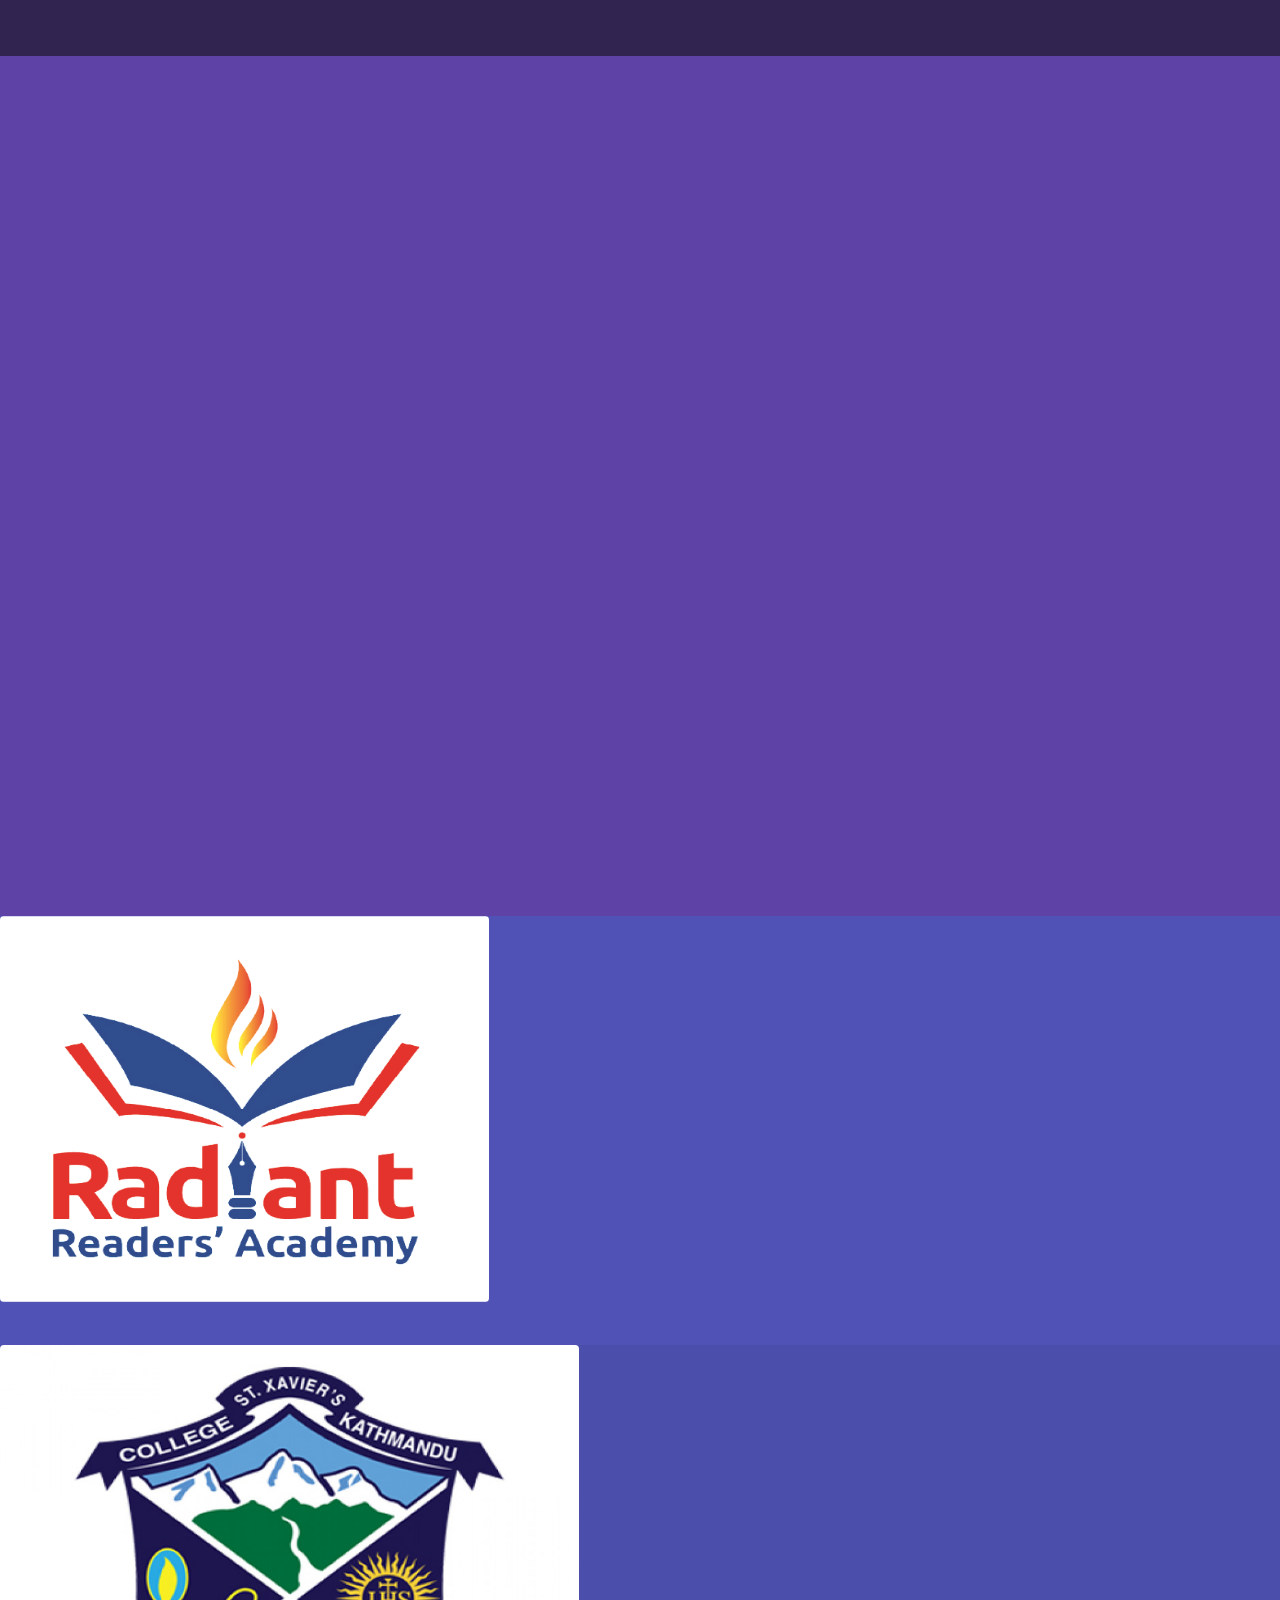
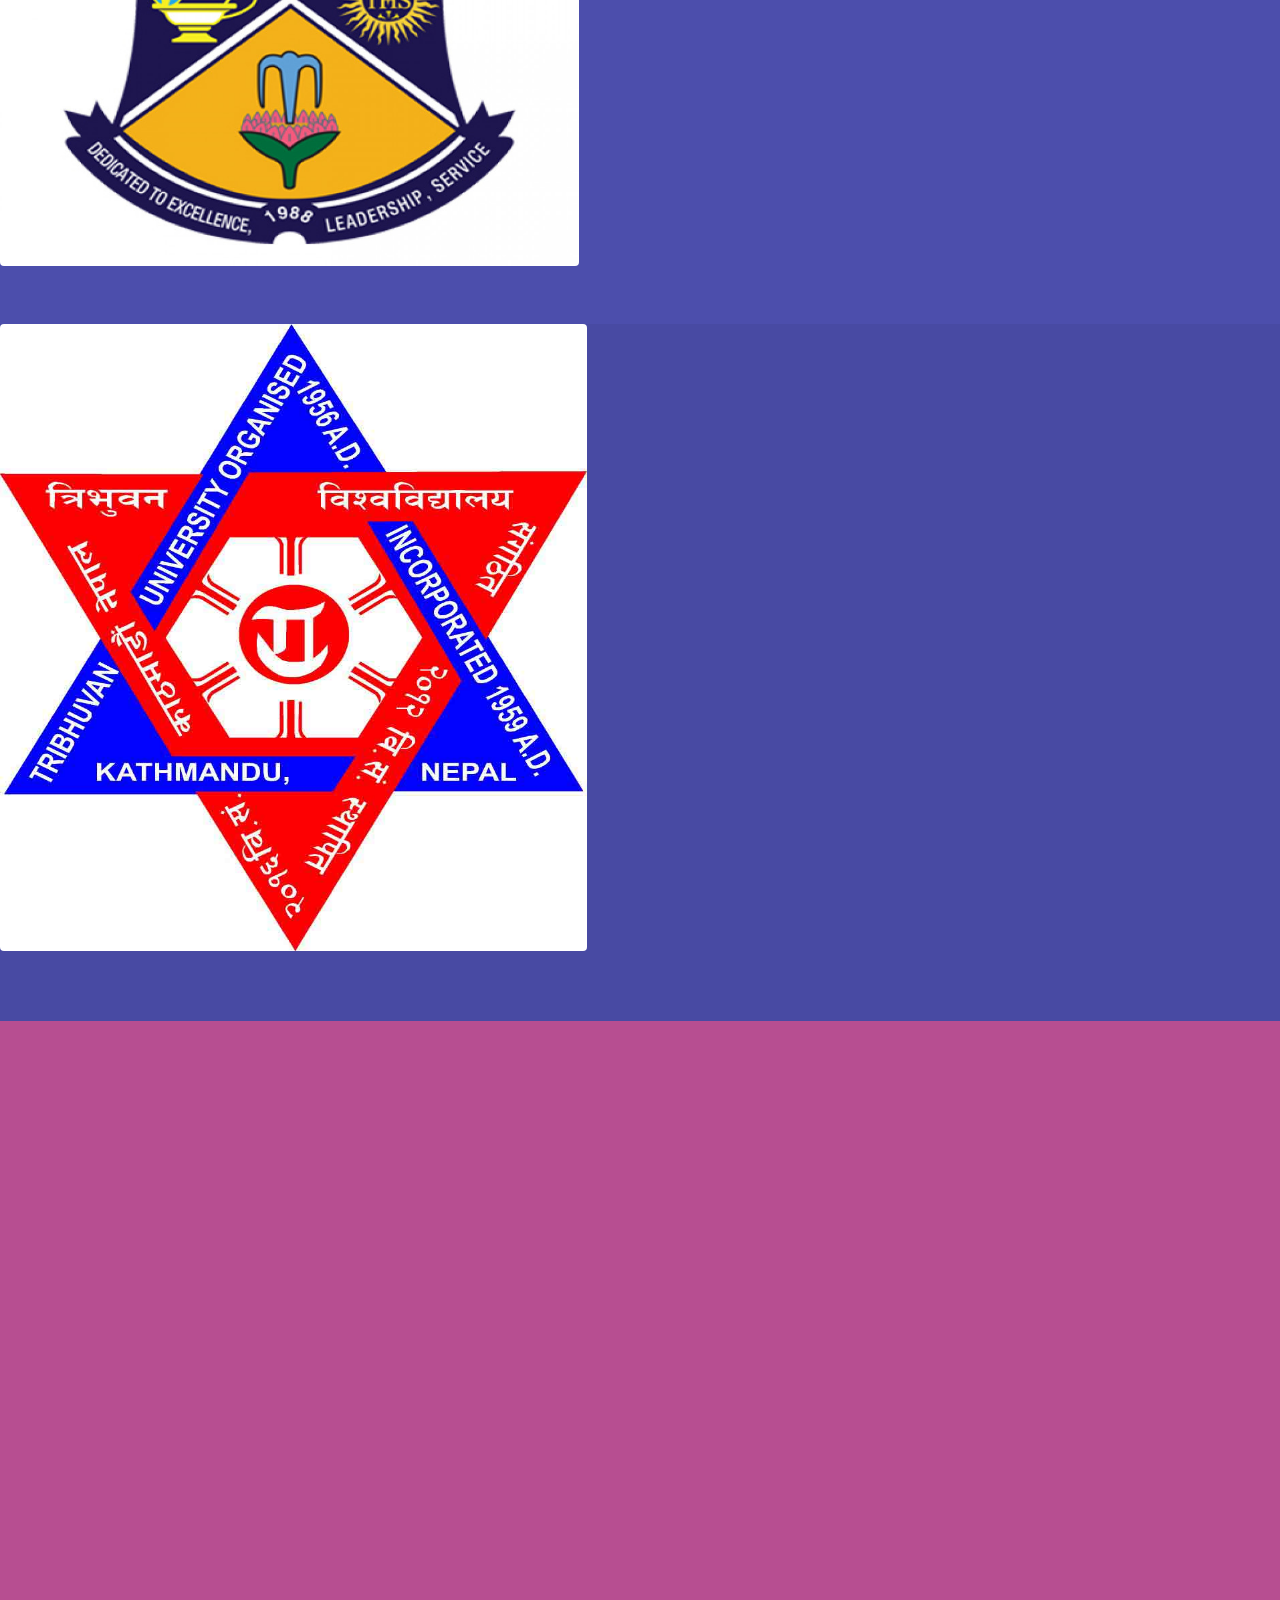
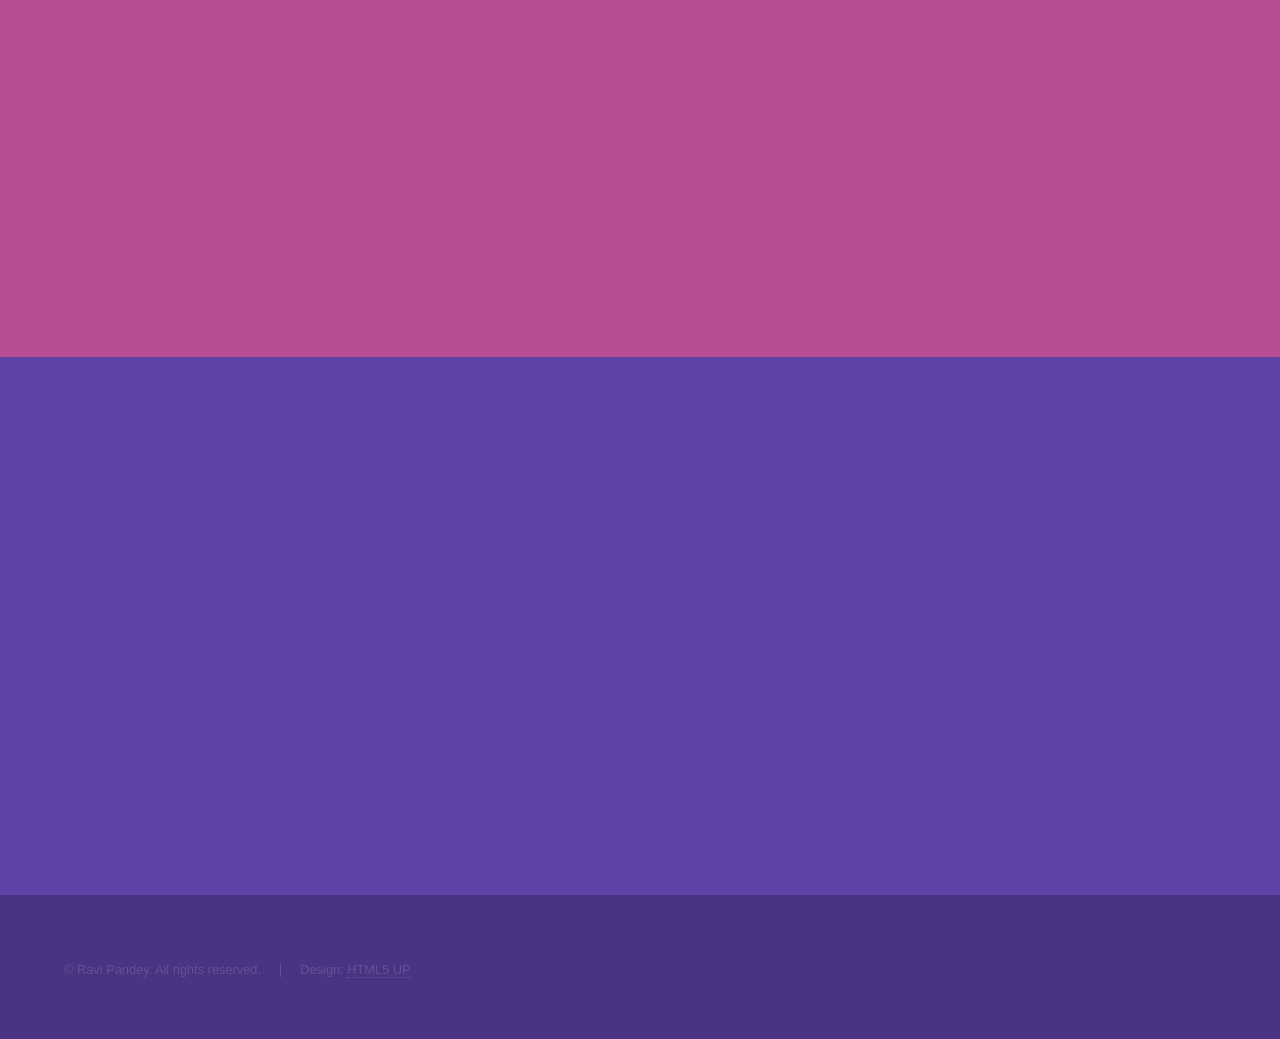
==== index.html @ f2b8a1b3 "Minor error corrected." ====
<!DOCTYPE HTML>
<!--
	Hyperspace by HTML5 UP
	html5up.net | @ajlkn
	Free for personal and commercial use under the CCA 3.0 license (html5up.net/license)
-->
<html>
	<head>
		<title>Ravi Pandey - Portfolio</title>
		<meta charset="utf-8" />
		<meta name="viewport" content="width=device-width, initial-scale=1, user-scalable=no" />
		<link rel="stylesheet" href="assets/css/main.css" />
		<noscript><link rel="stylesheet" href="assets/css/noscript.css" /></noscript>
	</head>
	<body class="is-preload">

		<!-- Sidebar -->
			<section id="sidebar">
				<div class="inner">
					<nav>
						<ul>
							<li><a href="#intro">Welcome</a></li>
							<li><a href="#one">My Education</a></li>
							<li><a href="#two">My Projects</a></li>
							<li><a href="#three">Let's Connect</a></li>
						</ul>
					</nav>
				</div>
			</section>

		<!-- Wrapper -->
			<div id="wrapper">

				<!-- Intro -->
					<section id="intro" class="wrapper style1 fullscreen fade-up">
						<div class="inner">
							<h1>Ravi Pandey</h1>
							<!-- <p>Just another fine responsive site template designed by <a href="http://html5up.net">HTML5 UP</a><br />
							and released for free under the <a href="http://html5up.net/license">Creative Commons</a>.</p> -->
							<p>Welcome abode! Let me introduce myself.</a>.</p>
							<a href="#" class="imageProfile"><img src="images/profile.jpg" alt="" data-position="top center" /></a>
							<ul class="actions">
								<li><a href="#one" class="button scrolly">Learn more</a></li>
							</ul>
						</div>
					</section>

				<!-- One -->
					<section id="one" class="wrapper style2 spotlights">
						<section>
							<a href="#" class="imageEducation"><img src="images/radiant.png" alt="" data-position="center center" /></a>
							<div class="content">
								
								<div class="inner">
									<p>
										<a href="https://radiant.edu.np/" target="_blank" rel="noopener noreferrer"><h2>Radiant Readers' Academy</h2></a>
										<h4>Sanepa-2, Lalitpur, Nepal</h4>
									</p>
									
									<ul class="eduInfo">
										<li><h3>School Leaving Certificate (S.L.C.)</h3></li>
										<li><h3>2016 A.D.</h3></li>
										<li><h3>GPA 3.85</h3></li>
										<!-- <li><a href="generic.html" class="button">Learn more</a></li> -->
									</ul>
								</div>
							</div>
						</section>
					
						<section>
							<a href="#" class="imageEducation"><img src="images/sxc.jpg" alt="" data-position="center center" /></a>
							<div class="content">
						
								<div class="inner">
									<p>
									<a href="https://sxc.edu.np/" target="_blank" rel="noopener noreferrer"><h2>St. Xavier's College</h2></a>
									<h4>Maitighar, Kathmandu, Nepal</h4>
									</p>
						
									<ul class="eduInfo">
										<li>
											<h3>Science (Physics)- High School</h3>
										</li>
										<li>
											<h3>2016 - 2018 A.D.</h3>
										</li>
										<li>
											<h3>CGPA 3.69</h3>
										</li>
										<!-- <li><a href="generic.html" class="button">Learn more</a></li> -->
									</ul>
								</div>
							</div>
						</section>

						<section>
							<a href="#" class="imageEducation"><img src="images/tu.jpg" alt="" data-position="center center" /></a>
							<div class="content">
						
								<div class="inner">
									<p>
									<a href="https://pcampus.edu.np/" target="_blank" rel="noopener noreferrer"><h2>Pulchowk Engineering Campus, I.O.E.</h2></a>
									<h4>Pulchowk, Lalitpur, Nepal</h4>
									</p>
						
									<ul class="eduInfo">
										<li>
											<h3>Computer Engineering, Bachelor</h3>
										</li>
										<li>
											<h3>2018 A.D. to Present</h3>
										</li>
										<li>
											<h3>Predicted Score: Distinction</h3>
										</li>
										<!-- <li><a href="generic.html" class="button">Learn more</a></li> -->
									</ul>
								</div>
							</div>
						</section>
						<!-- <section>
							<a href="#" class="image"><img src="images/pic02.jpg" alt="" data-position="top center" /></a>
							<div class="content">
								<div class="inner">
									<h2>Feugiat consequat</h2>
									<p>Phasellus convallis elit id ullamcorper pulvinar. Duis aliquam turpis mauris, eu ultricies erat malesuada quis. Aliquam dapibus.</p>
									<ul class="actions">
										<li><a href="generic.html" class="button">Learn more</a></li>
									</ul>
								</div>
							</div>
						</section>
					-->

				<!-- Two -->
					<section id="two" class="wrapper style3 fade-up">
						<div class="inner">
							<h2>My Projects</h2>
							<p>These are some of the projects I've done or contributed to whilist learning about the different techgnologies and frameworks invloved in the projects' development.</p>
							<div class="features">
								<section>
									<span class="icon solid major fa-desktop"></span>
									<a href="https://github.com/ravip5921/SmartAttendanceSystem" target="_blank" rel="noopener noreferrer"><h3>Smart Attendance System</h3></a>
									<p class="projectInfo">A digitalized approach to the attendance system developed using face recognition(face_recognition python library), MySQL for database and kivyMD for application design.This was developed, by my team, as a Minor project for my Computer Engineering course.</p>
								</section>
								<section>
									<span class="icon solid major fa-database"></span>
									<a href="https://github.com/ravip5921/HEAD" target="_blank" rel="noopener noreferrer"><h3>HEAD</h3></a>
									<p class="projectInfo">Higher Education Application Database (HEAD) manages a database for all the students of I.O.E applying abroad for higher education (Master's Level and above)
									through a simple and light-weight web interface.</p>
								</section>
								<section>
									<span class="icon solid major fa-cubes"></span>
									<a href="https://github.com/ravip5921/3D-S" target="_blank" rel="noopener noreferrer"><h3>3D-S: Simple 3D Modelling</h3></a>
									<p class="projectInfo">A simple 3D Modelling Application designed using <a href="https://www.pygame.org/" >pygame</a> library of Python and various computer graphics algorihms</p>
								</section>
								<section>
									<span class="icon solid major fa-code"></span>
									<a href="https://github.com/ravip5921/meroLedger" target="_blank" rel="noopener noreferrer"><h3>Mero Ledger</h3></a>
									<p class="projectInfo">A personal finance managing online application which tracks and recommends financial decisions to user.</p>
								</section>
								<section>
									<span class="icon solid major fa-folder"></span>
									<a href="https://github.com/ravip5921/TheScholar" target="_blank" rel="noopener noreferrer"><h3>The Scholar</h3></a>
									<p class="projectInfo">A personal fiie management system developed using GLUT and C++.</p>
								</section>
								<section>
									<span class="icon solid major fa-gamepad"></span>
									<a href="https://github.com/ravip5921/GalaCtic_Shooter" target="_blank" rel="noopener noreferrer"><h3>GalaCtic Shooter</h3></a>
									<p class="projectInfo">A retro-styled game developed using C, in the output console.</p>
								</section>
							</div>
							<!-- <ul class="actions">
								<li><a href="generic.html" class="button">More Projects</a></li>
							</ul> -->
						</div>
					</section>

				<!-- Three -->
					<section id="three" class="wrapper style1 fade-up">
						<div class="inner">
							<h2>Get in touch</h2>
							<p>Feel free to contact me on any of the platforms listed below. It is always nice to know new people and equally nice to hear from people I already know.</p>
							<div class="split style1">
								<!-- <section>
									<form method="post" action="#">
										<div class="fields">
											<div class="field half">
												<label for="name">Name</label>
												<input type="text" name="name" id="name" />
											</div>
											<div class="field half">
												<label for="email">Email</label>
												<input type="text" name="email" id="email" />
											</div>
											<div class="field">
												<label for="message">Message</label>
												<textarea name="message" id="message" rows="5"></textarea>
											</div>
										</div>
										<ul class="actions">
											<li><a href="" class="button submit">Send Message</a></li>
										</ul>
									</form>
								</section> -->
								<section>
									<ul class="contact">
										<li>
											<h3>Address</h3>
											<span>Kupandole-1, Lalitpur<br />
											44600, Lalitpur<br />
											Nepal</span>
										</li>
										<li>
											<h3>Email</h3>
											<a href="#">marsstrikers@gmail.com</a>
										</li>
										<!-- <li>
											<h3>Phone</h3>
											<span>(000) 000-0000</span>
										</li> -->
										<li>
											<h3>Social</h3>
											<ul class="icons">
												<!-- <li><a href="#" class="icon brands fa-twitter"><span class="label">Twitter</span></a></li> -->
												<li><a href="http://www.linkedin.com/in/ravip5921" target="_blank" rel="noopener noreferrer" class="icon brands fa-linkedin-in"><span class="label">LinkedIn</span></a></li>
												<li><a href="https://www.facebook.com/bhardwajj.ravi/" target="_blank" rel="noopener noreferrer" class="icon brands fa-facebook-f"><span class="label">Facebook</span></a></li>
												<li><a href="https://github.com/ravip5921" target="_blank" rel="noopener noreferrer" class="icon brands fa-github"><span class="label">GitHub</span></a></li>
												<li><a href="https://www.instagram.com/_pandeyyji/" target="_blank" rel="noopener noreferrer" class="icon brands fa-instagram"><span class="label">Instagram</span></a></li>
								
											</ul>
										</li>
									</ul>
								</section>
							</div>
						</div>
					</section>

			</div>

		<!-- Footer -->
			<footer id="footer" class="wrapper style1-alt">
				<div class="inner">
					<ul class="menu">
						<li>&copy; Ravi Pandey. All rights reserved.</li><li>Design: <a href="http://html5up.net">HTML5 UP</a></li>
					</ul>
				</div>
			</footer>

		<!-- Scripts -->
			<script src="assets/js/jquery.min.js"></script>
			<script src="assets/js/jquery.scrollex.min.js"></script>
			<script src="assets/js/jquery.scrolly.min.js"></script>
			<script src="assets/js/browser.min.js"></script>
			<script src="assets/js/breakpoints.min.js"></script>
			<script src="assets/js/util.js"></script>
			<script src="assets/js/main.js"></script>

	</body>
</html>
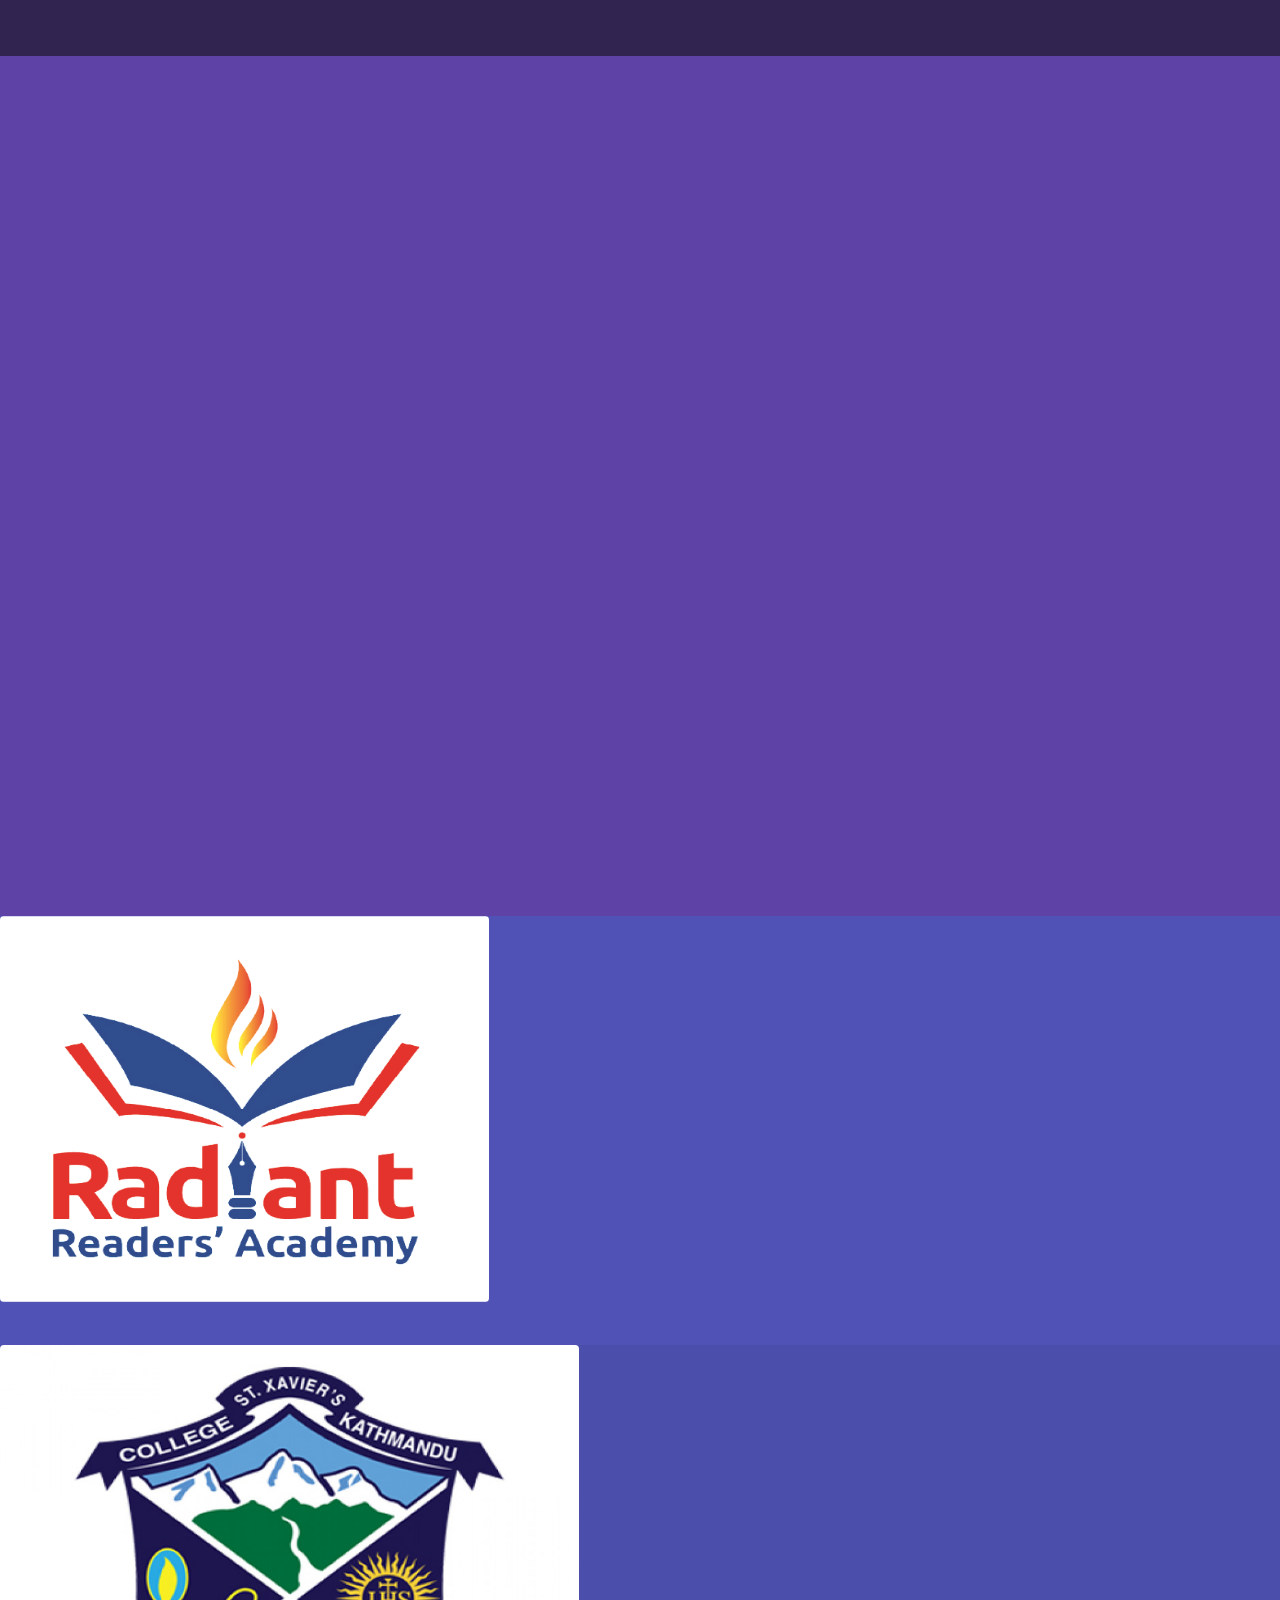
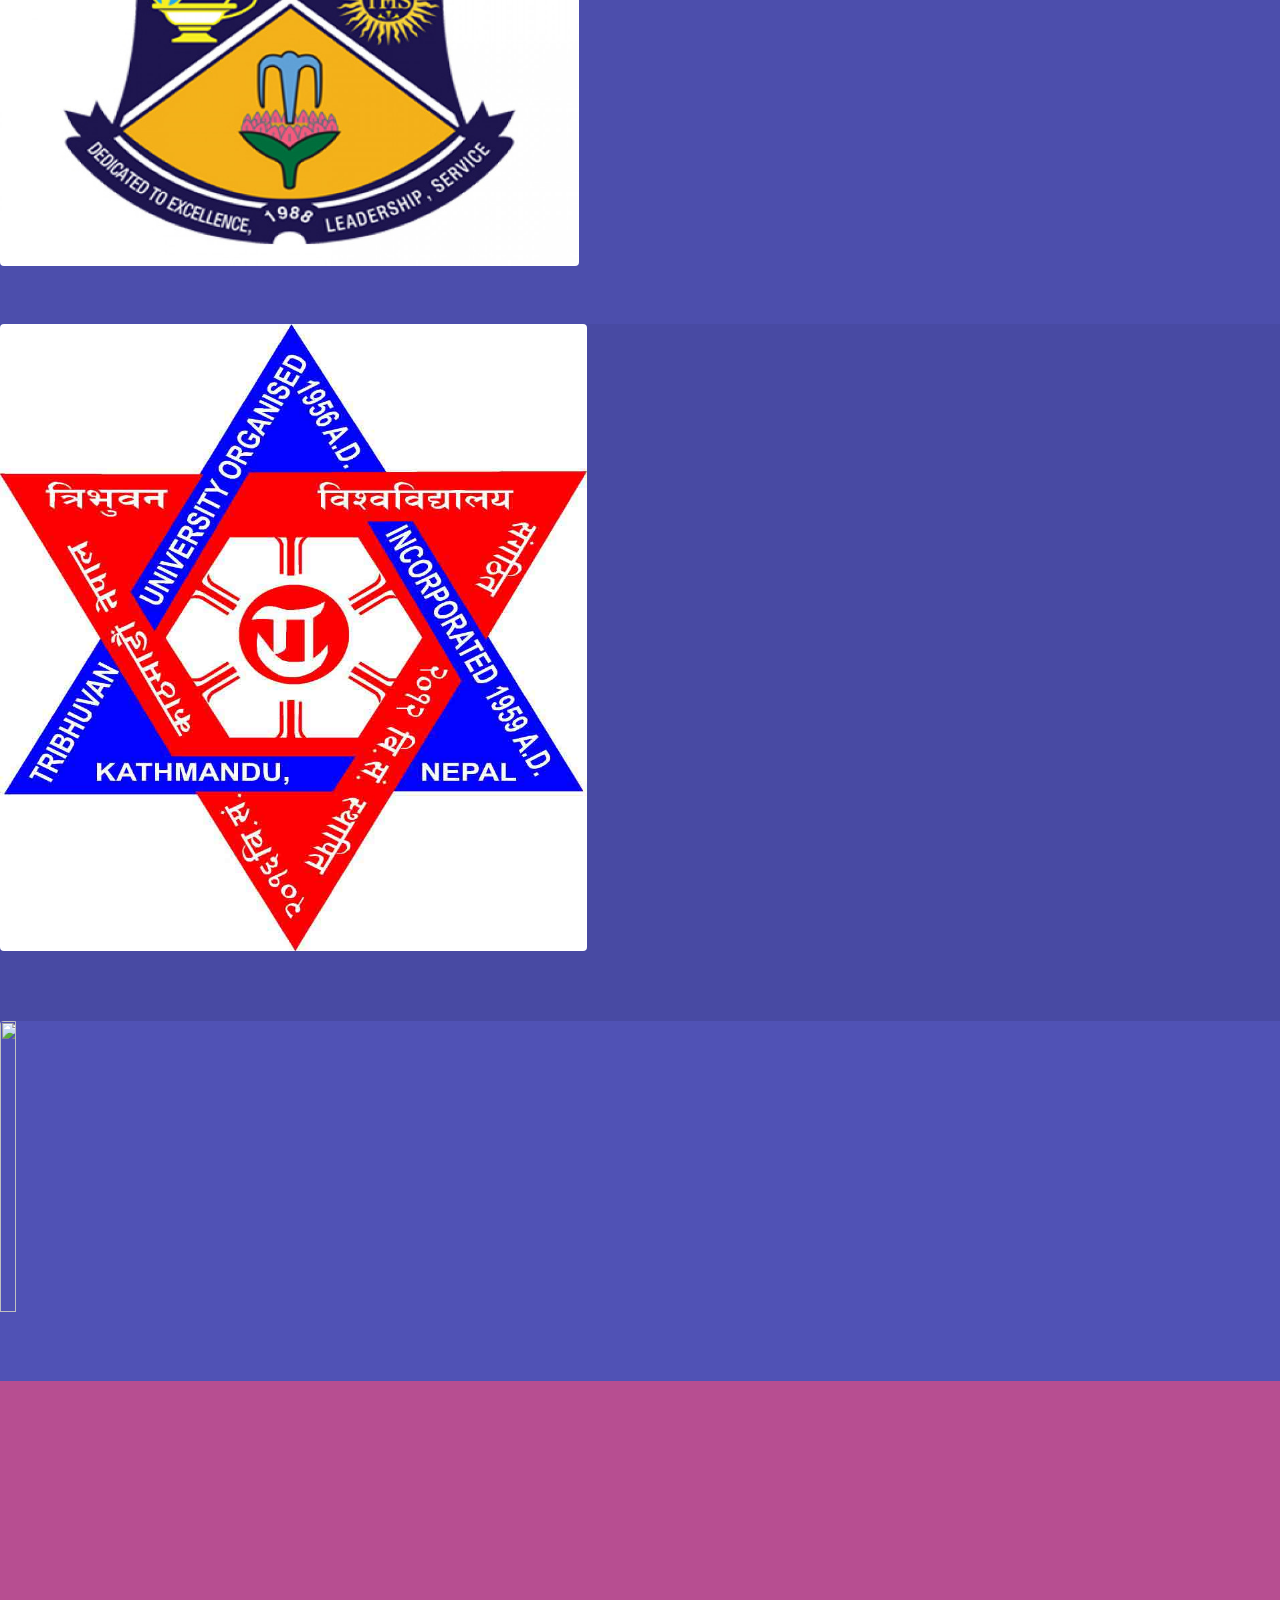
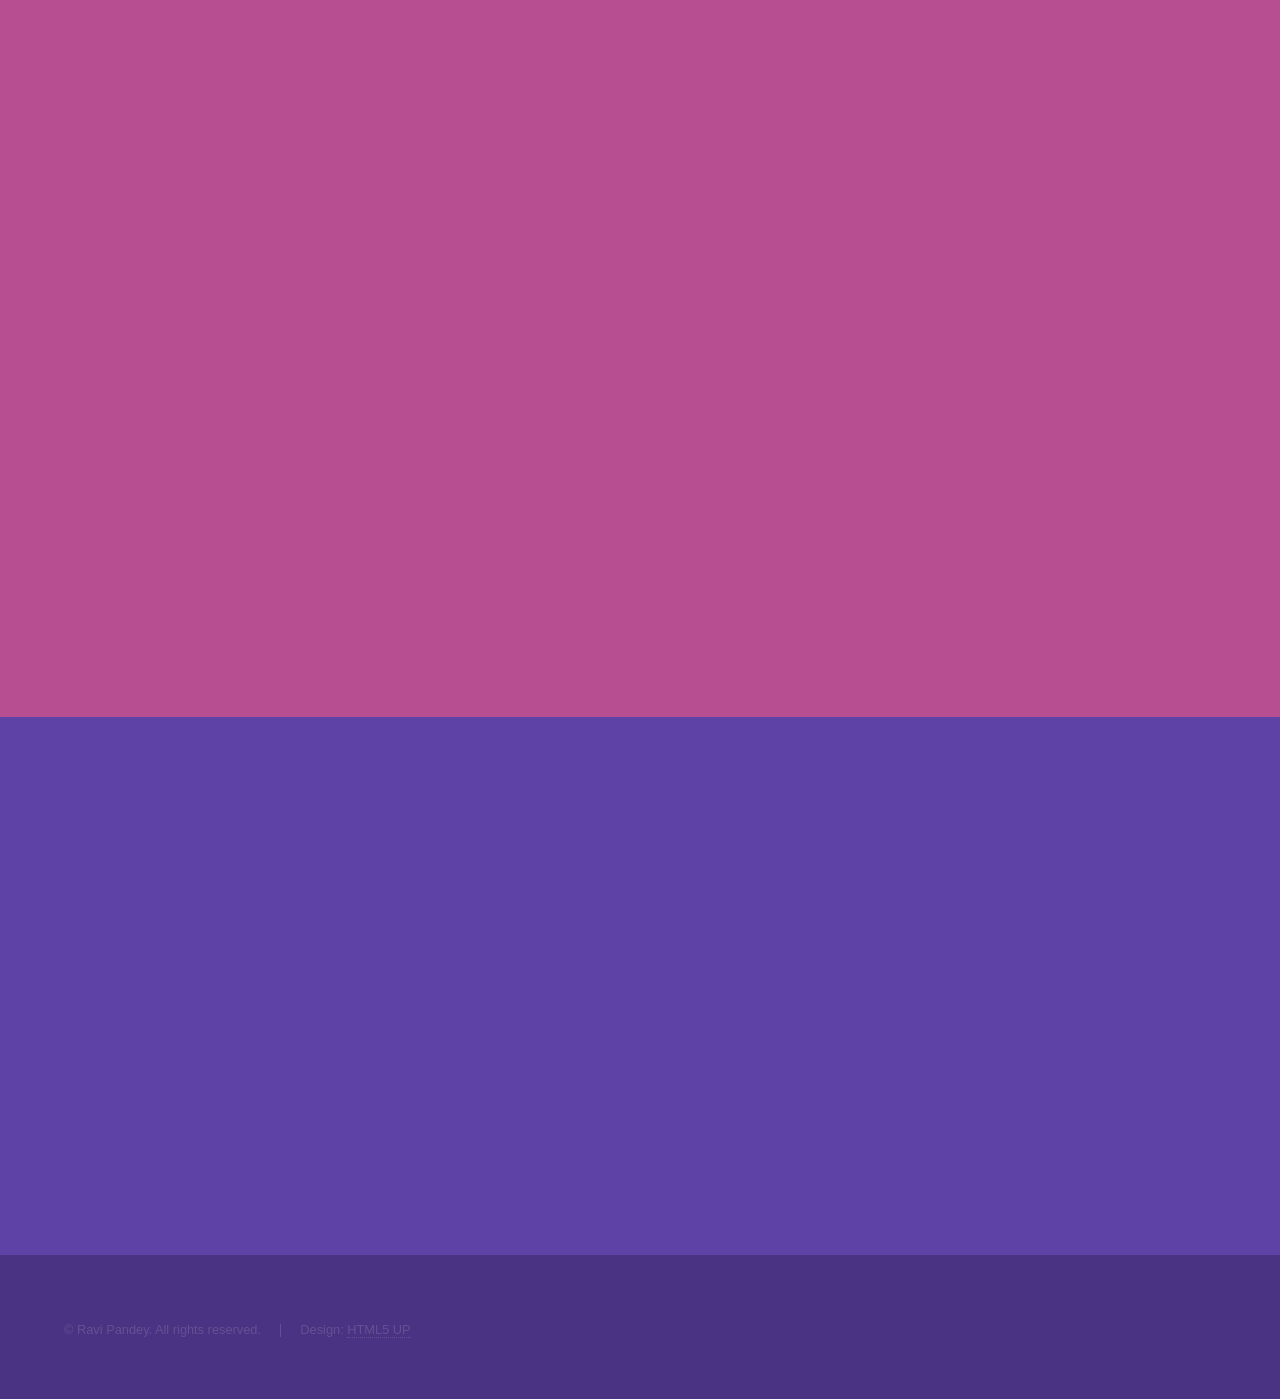
==== commit 93dc034f: "Refactor index.html structure and content" ====
--- a/index.html
+++ b/index.html
@@ -85,7 +85,7 @@
 											<h3>2016 - 2018 A.D.</h3>
 										</li>
 										<li>
-											<h3>CGPA 3.69</h3>
+											<h3>CGPA: 3.69</h3>
 										</li>
 										<!-- <li><a href="generic.html" class="button">Learn more</a></li> -->
 									</ul>
@@ -108,10 +108,36 @@
 											<h3>Computer Engineering, Bachelor</h3>
 										</li>
 										<li>
-											<h3>2018 A.D. to Present</h3>
-										</li>
-										<li>
-											<h3>Predicted Score: Distinction</h3>
+											<h3>2018 - 2023 A.D.</h3>
+										</li>
+										<li>
+											<h3>GPA: 3.72</h3>
+										</li>
+										<!-- <li><a href="generic.html" class="button">Learn more</a></li> -->
+									</ul>
+								</div>
+							</div>
+						</section>
+
+						<section>
+							<a href="#" class="imageEducation"><img src="images/uno.jpg" alt="" data-position="center center" /></a>
+							<div class="content">
+						
+								<div class="inner">
+									<p>
+									<a href="https://www.unomaha.edu/" target="_blank" rel="noopener noreferrer"><h2>University of Nebraska at Omaha</h2></a>
+									<h4>Omaha, Nebraska, U.S.A.</h4>
+									</p>
+						
+									<ul class="eduInfo">
+										<li>
+											<h3>M.S., Computer Science</h3>
+										</li>
+										<li>
+											<h3>2025 A.D. - Present</h3>
+										</li>
+										<li>
+											<h3>CGPA: 4.00</h3>
 										</li>
 										<!-- <li><a href="generic.html" class="button">Learn more</a></li> -->
 									</ul>
@@ -257,4 +283,5 @@
 			<script src="assets/js/main.js"></script>
 
 	</body>
-</html>+
+</html>
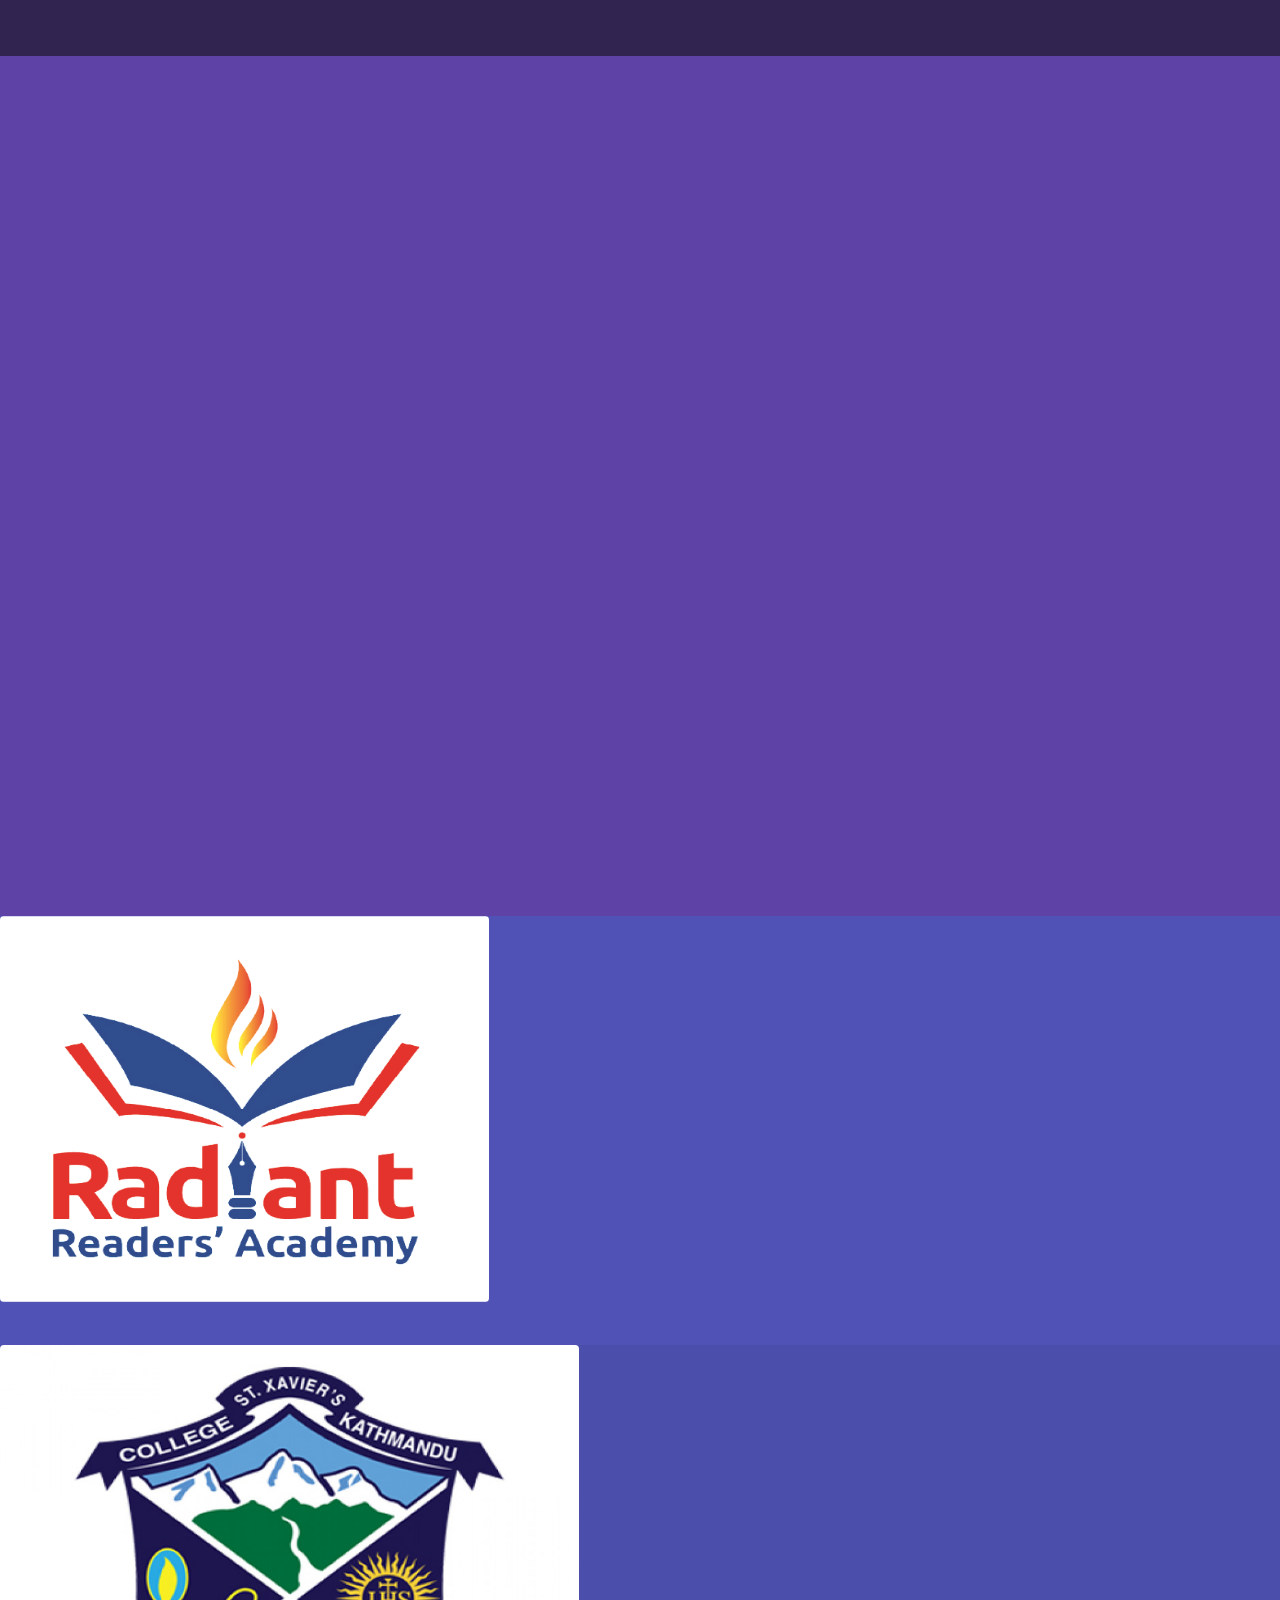
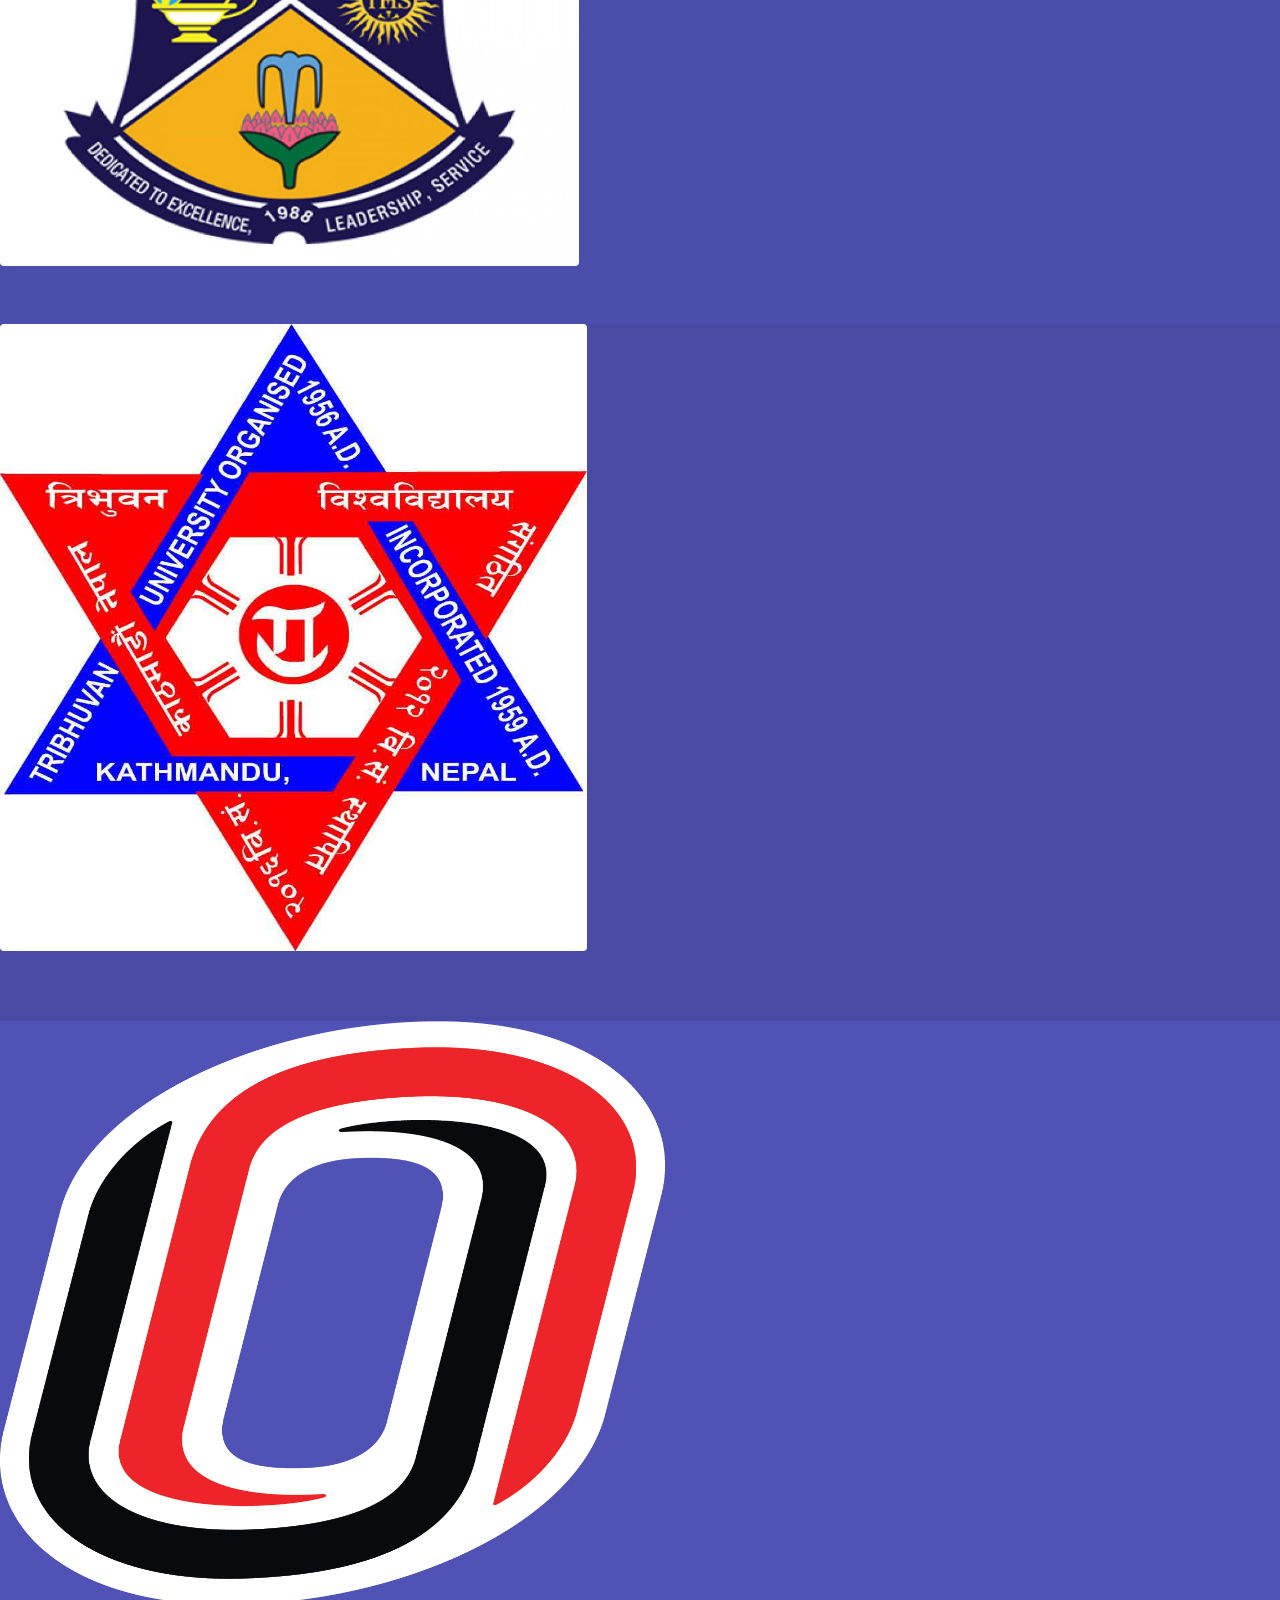
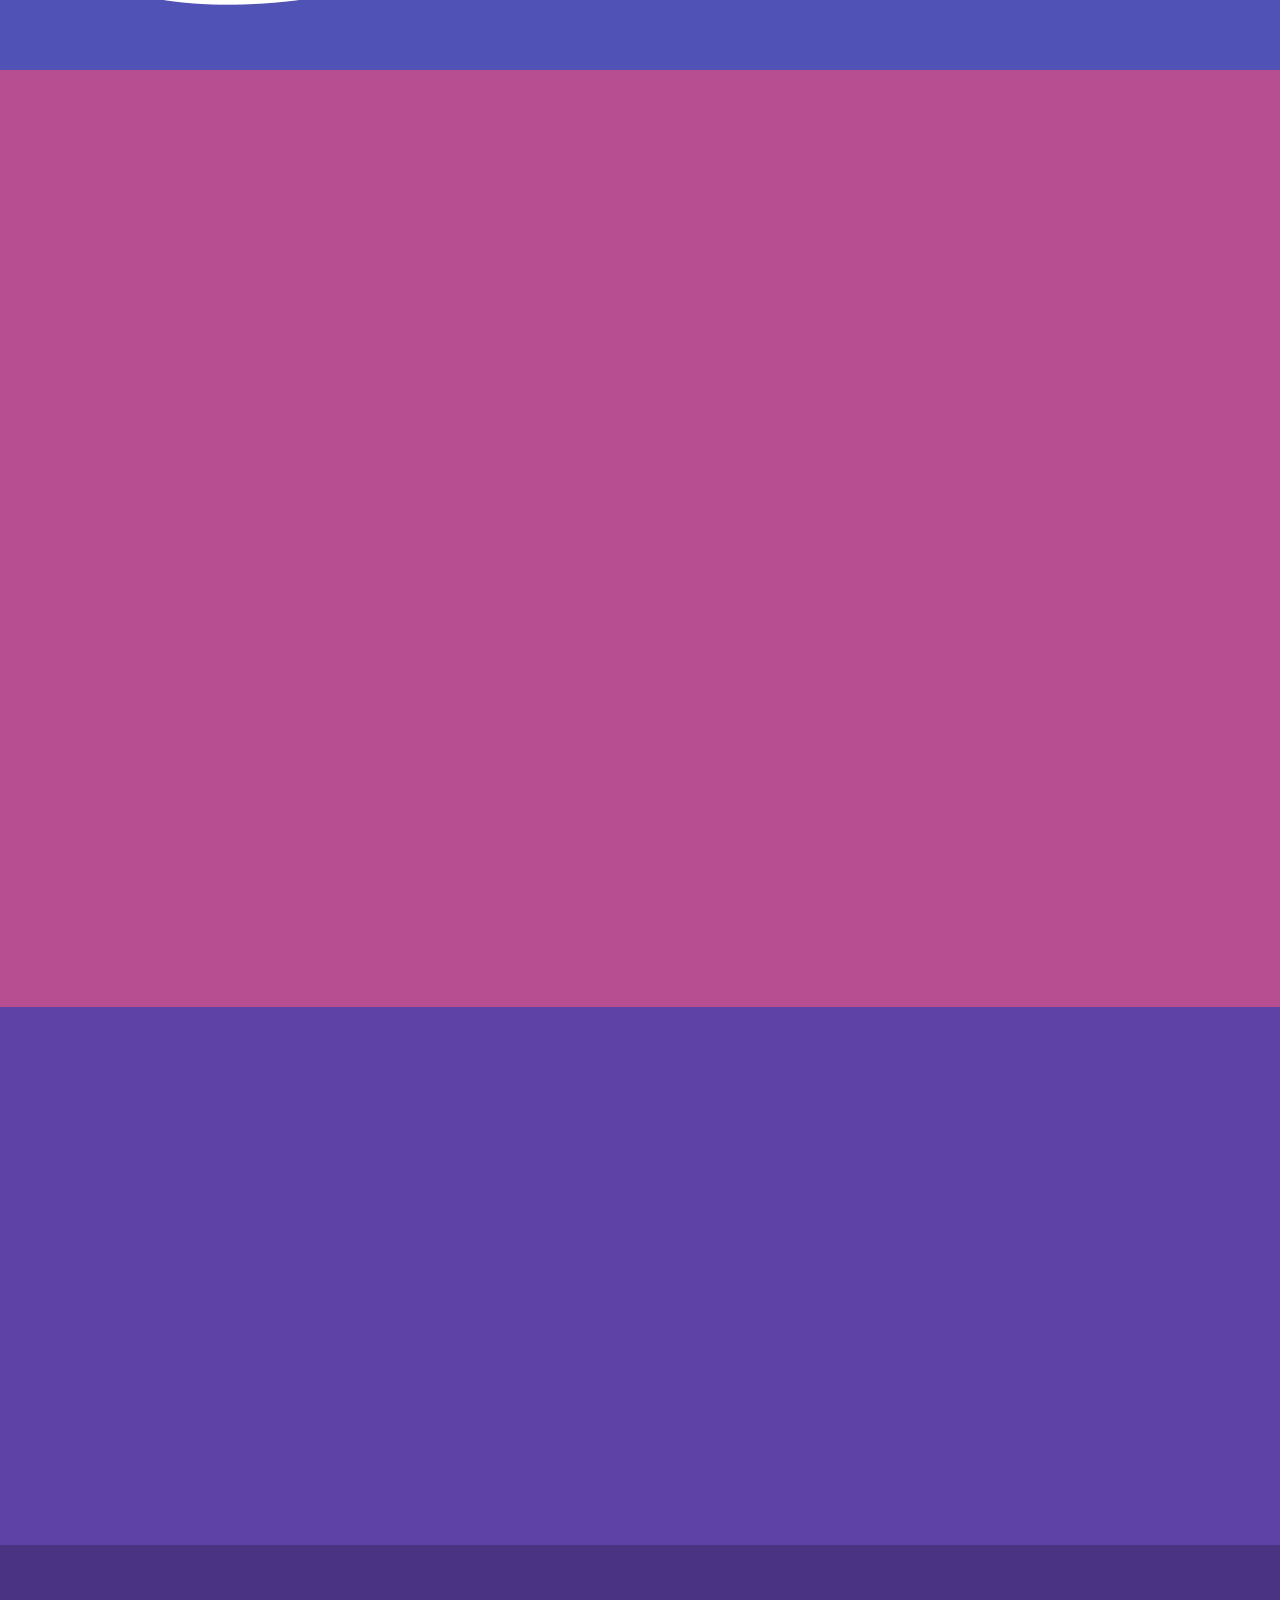
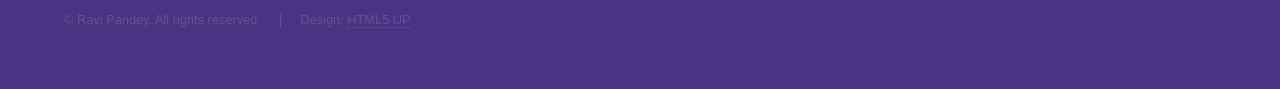
==== commit 87510889: "Fix HTML encoding issues in index.html" ====
--- a/index.html
+++ b/index.html
@@ -120,7 +120,7 @@
 						</section>
 
 						<section>
-							<a href="#" class="imageEducation"><img src="images/uno.jpg" alt="" data-position="center center" /></a>
+							<a href="#" class="imageEducation"><img src="images/uno.png" alt="" data-position="center center" /></a>
 							<div class="content">
 						
 								<div class="inner">
@@ -285,3 +285,4 @@
 	</body>
 
 </html>
+
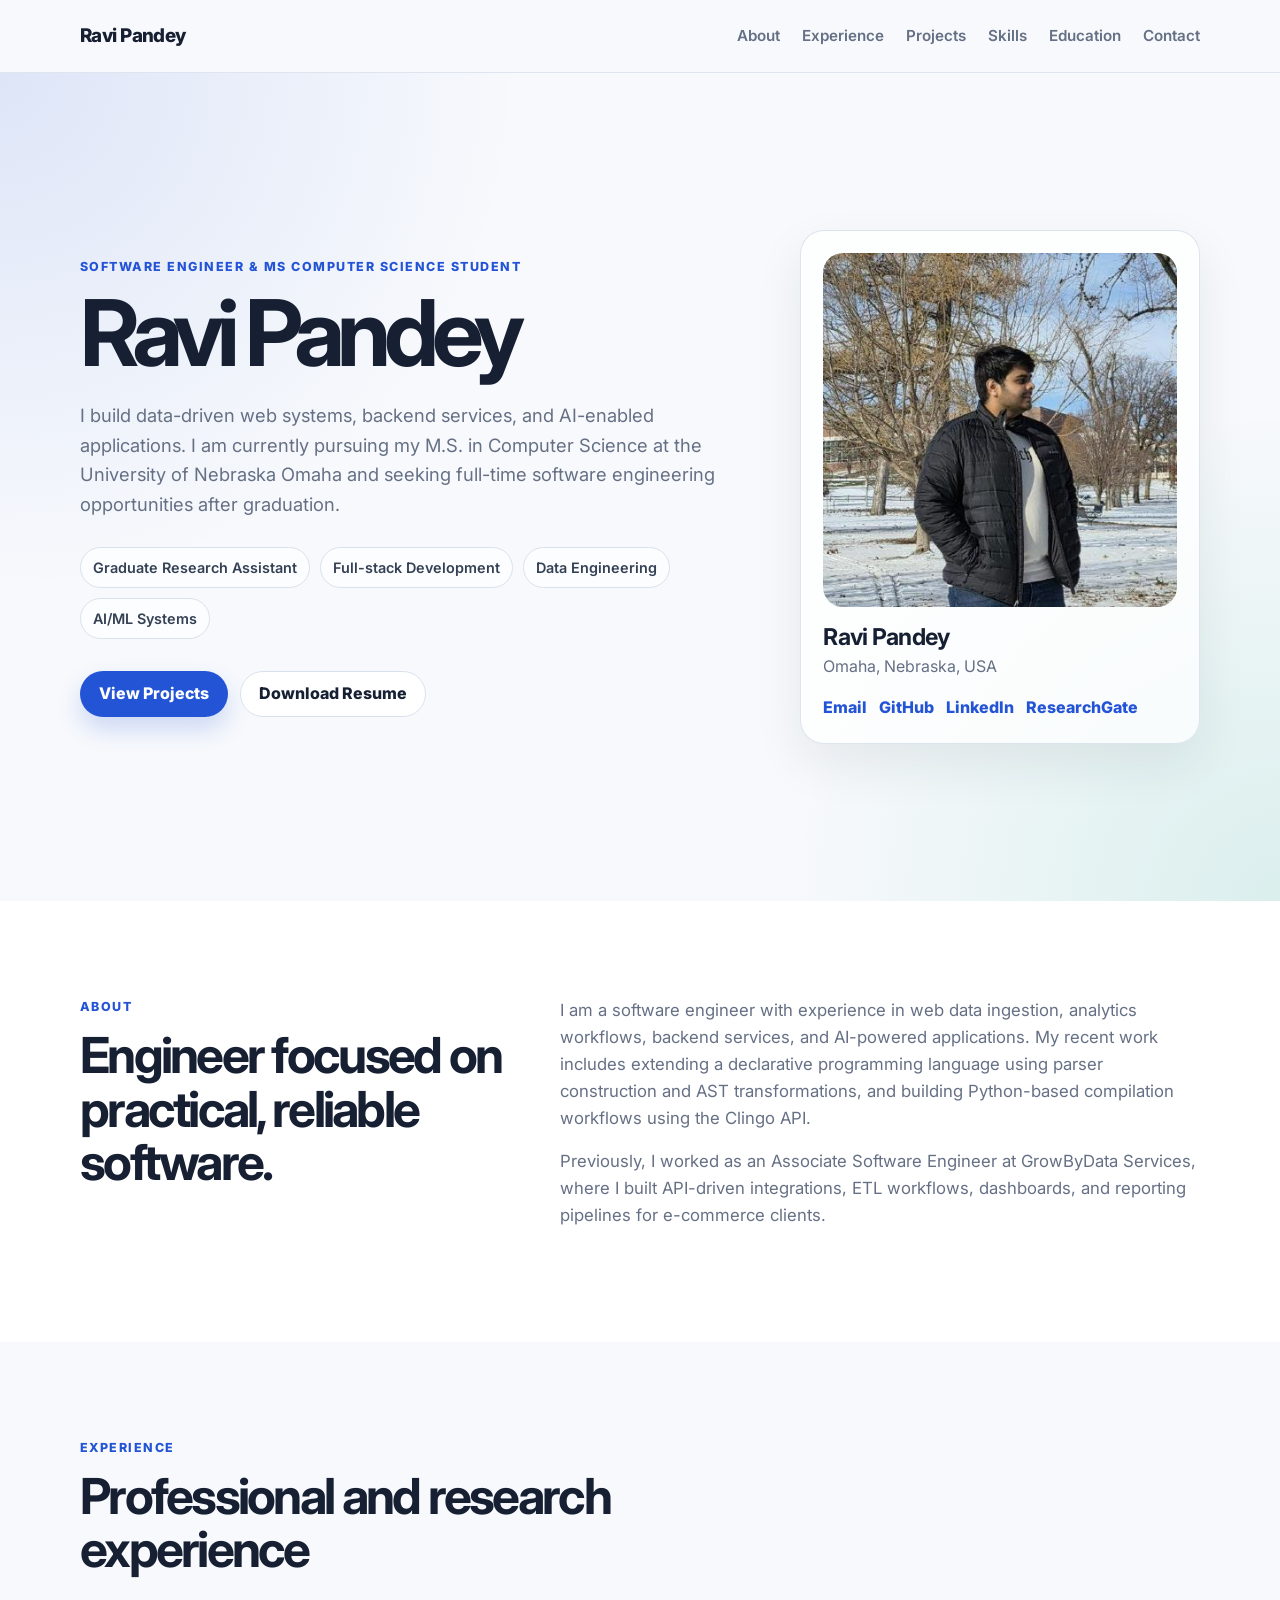
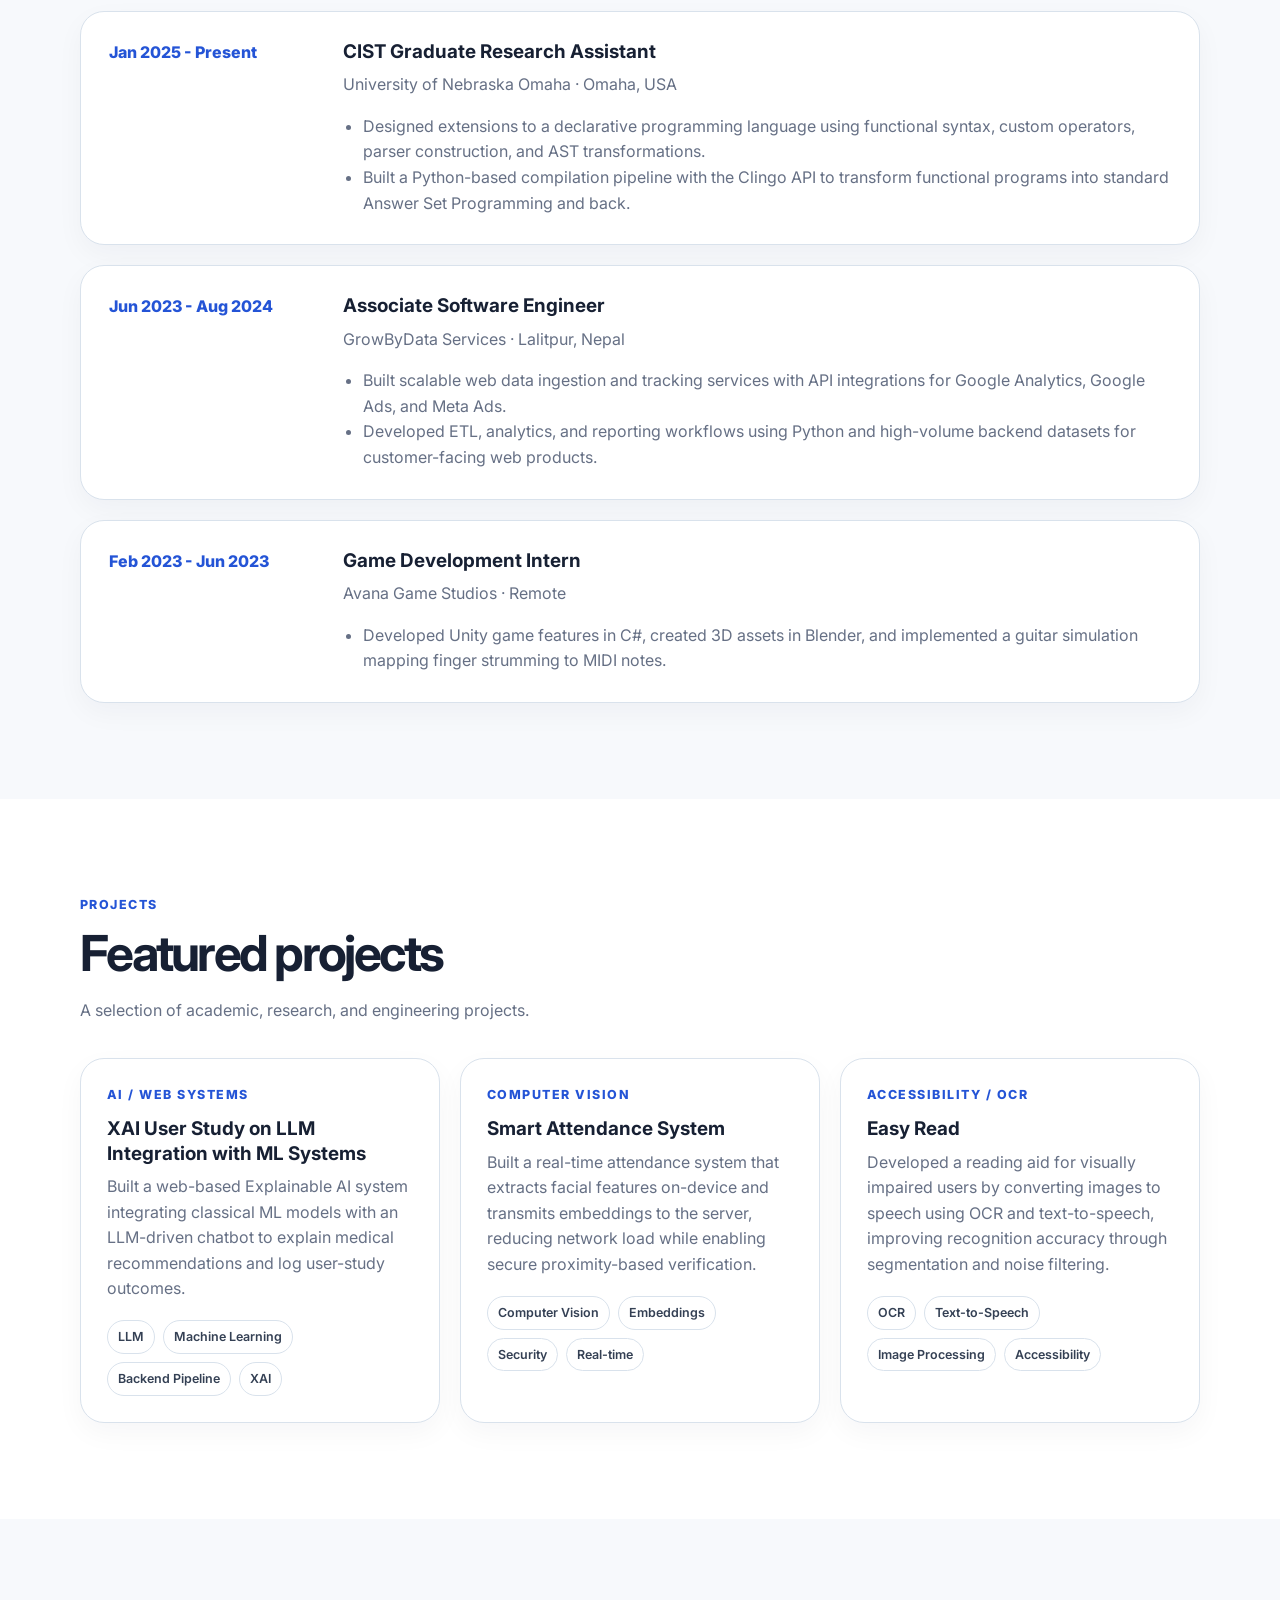
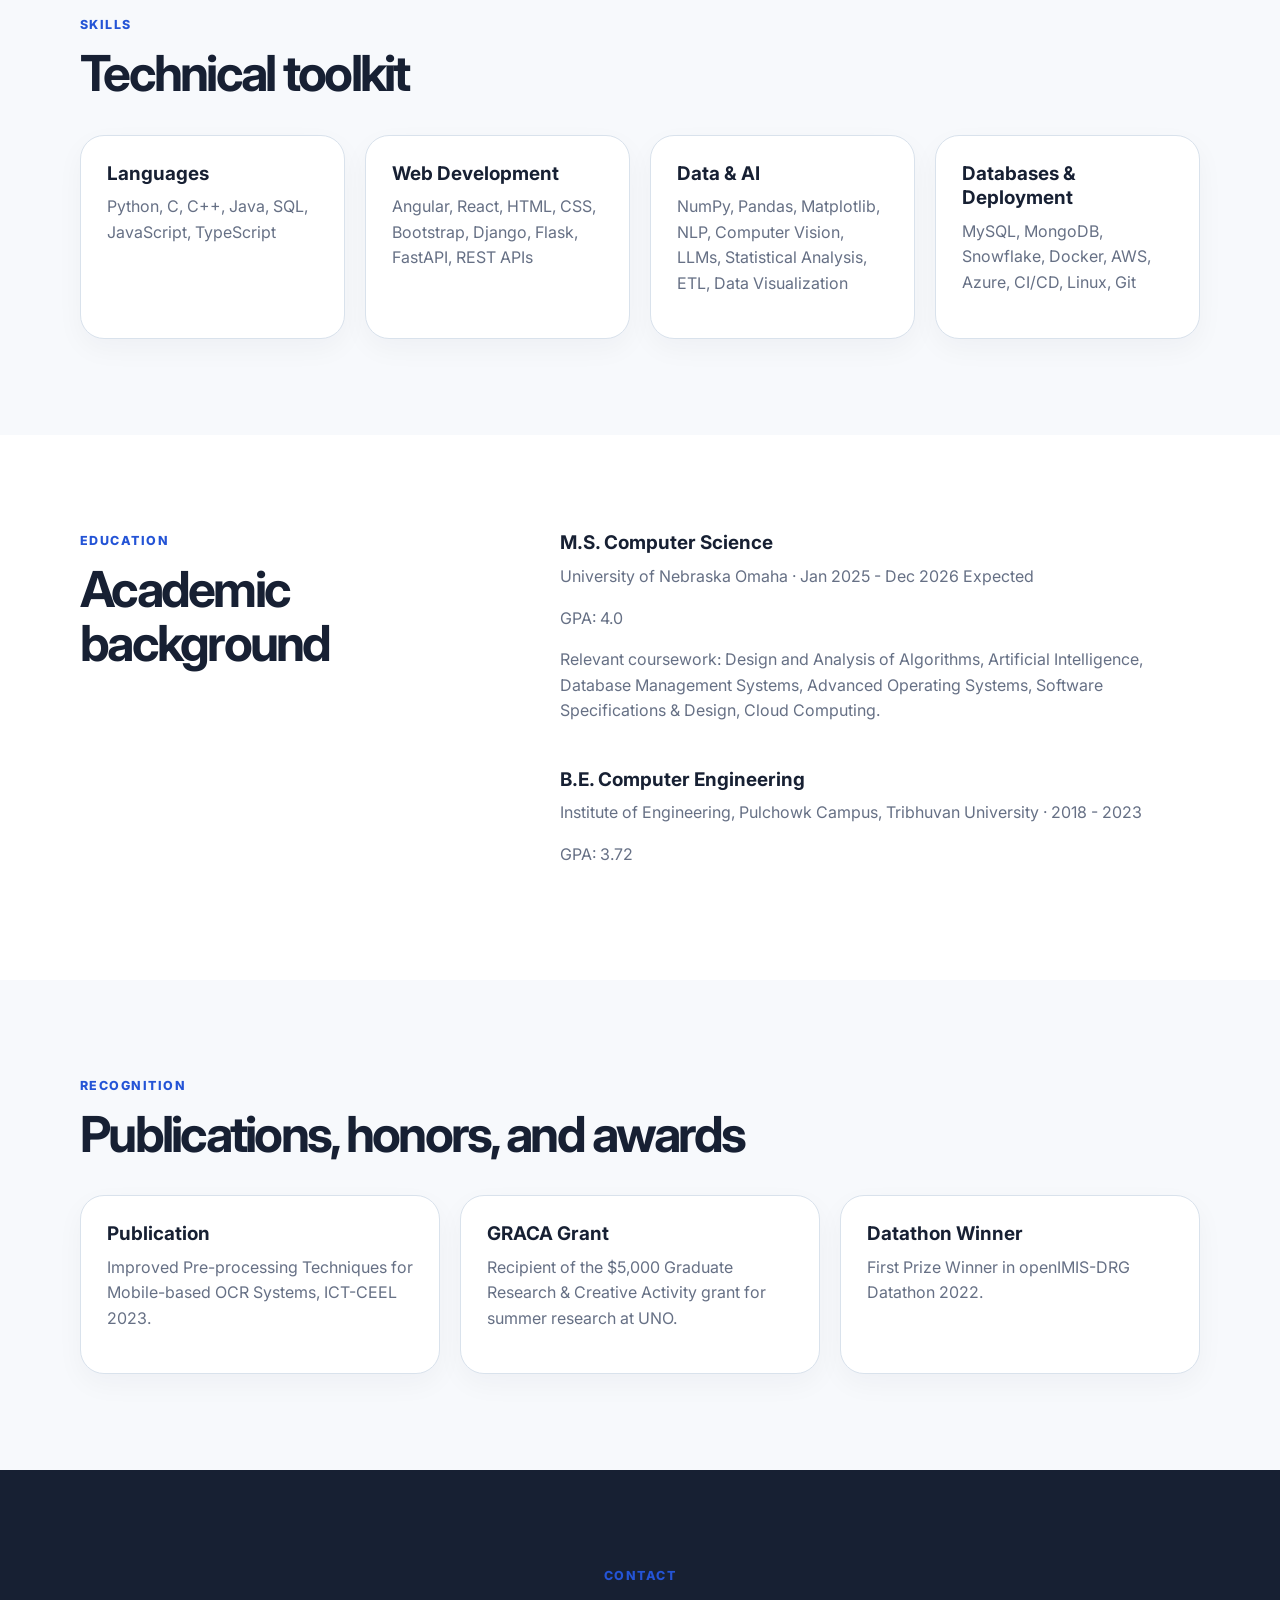
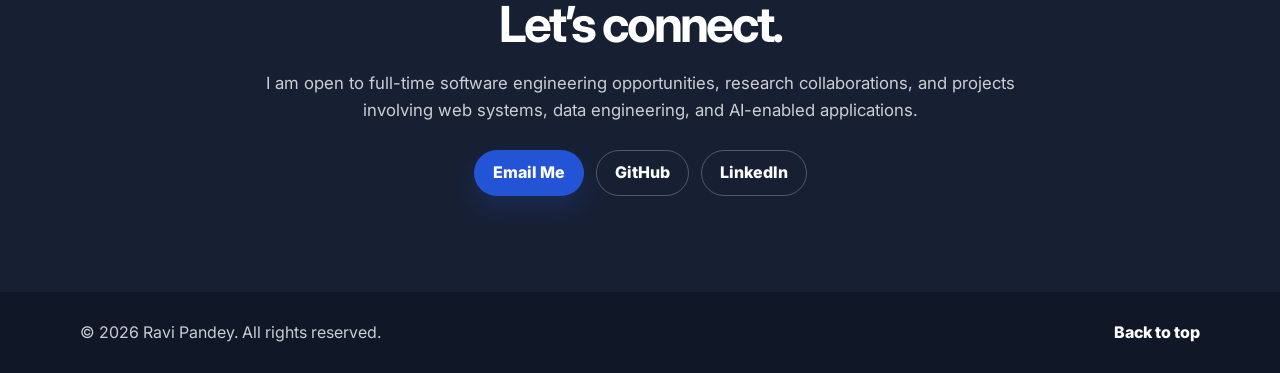
==== commit f4ee765f: "Portfolio Update." ====
--- a/index.html
+++ b/index.html
@@ -1,288 +1,286 @@
-<!DOCTYPE HTML>
-<!--
-	Hyperspace by HTML5 UP
-	html5up.net | @ajlkn
-	Free for personal and commercial use under the CCA 3.0 license (html5up.net/license)
--->
-<html>
-	<head>
-		<title>Ravi Pandey - Portfolio</title>
-		<meta charset="utf-8" />
-		<meta name="viewport" content="width=device-width, initial-scale=1, user-scalable=no" />
-		<link rel="stylesheet" href="assets/css/main.css" />
-		<noscript><link rel="stylesheet" href="assets/css/noscript.css" /></noscript>
-	</head>
-	<body class="is-preload">
-
-		<!-- Sidebar -->
-			<section id="sidebar">
-				<div class="inner">
-					<nav>
-						<ul>
-							<li><a href="#intro">Welcome</a></li>
-							<li><a href="#one">My Education</a></li>
-							<li><a href="#two">My Projects</a></li>
-							<li><a href="#three">Let's Connect</a></li>
-						</ul>
-					</nav>
-				</div>
-			</section>
-
-		<!-- Wrapper -->
-			<div id="wrapper">
-
-				<!-- Intro -->
-					<section id="intro" class="wrapper style1 fullscreen fade-up">
-						<div class="inner">
-							<h1>Ravi Pandey</h1>
-							<!-- <p>Just another fine responsive site template designed by <a href="http://html5up.net">HTML5 UP</a><br />
-							and released for free under the <a href="http://html5up.net/license">Creative Commons</a>.</p> -->
-							<p>Welcome abode! Let me introduce myself.</a>.</p>
-							<a href="#" class="imageProfile"><img src="images/profile.jpg" alt="" data-position="top center" /></a>
-							<ul class="actions">
-								<li><a href="#one" class="button scrolly">Learn more</a></li>
-							</ul>
-						</div>
-					</section>
-
-				<!-- One -->
-					<section id="one" class="wrapper style2 spotlights">
-						<section>
-							<a href="#" class="imageEducation"><img src="images/radiant.png" alt="" data-position="center center" /></a>
-							<div class="content">
-								
-								<div class="inner">
-									<p>
-										<a href="https://radiant.edu.np/" target="_blank" rel="noopener noreferrer"><h2>Radiant Readers' Academy</h2></a>
-										<h4>Sanepa-2, Lalitpur, Nepal</h4>
-									</p>
-									
-									<ul class="eduInfo">
-										<li><h3>School Leaving Certificate (S.L.C.)</h3></li>
-										<li><h3>2016 A.D.</h3></li>
-										<li><h3>GPA 3.85</h3></li>
-										<!-- <li><a href="generic.html" class="button">Learn more</a></li> -->
-									</ul>
-								</div>
-							</div>
-						</section>
-					
-						<section>
-							<a href="#" class="imageEducation"><img src="images/sxc.jpg" alt="" data-position="center center" /></a>
-							<div class="content">
-						
-								<div class="inner">
-									<p>
-									<a href="https://sxc.edu.np/" target="_blank" rel="noopener noreferrer"><h2>St. Xavier's College</h2></a>
-									<h4>Maitighar, Kathmandu, Nepal</h4>
-									</p>
-						
-									<ul class="eduInfo">
-										<li>
-											<h3>Science (Physics)- High School</h3>
-										</li>
-										<li>
-											<h3>2016 - 2018 A.D.</h3>
-										</li>
-										<li>
-											<h3>CGPA: 3.69</h3>
-										</li>
-										<!-- <li><a href="generic.html" class="button">Learn more</a></li> -->
-									</ul>
-								</div>
-							</div>
-						</section>
-
-						<section>
-							<a href="#" class="imageEducation"><img src="images/tu.jpg" alt="" data-position="center center" /></a>
-							<div class="content">
-						
-								<div class="inner">
-									<p>
-									<a href="https://pcampus.edu.np/" target="_blank" rel="noopener noreferrer"><h2>Pulchowk Engineering Campus, I.O.E.</h2></a>
-									<h4>Pulchowk, Lalitpur, Nepal</h4>
-									</p>
-						
-									<ul class="eduInfo">
-										<li>
-											<h3>Computer Engineering, Bachelor</h3>
-										</li>
-										<li>
-											<h3>2018 - 2023 A.D.</h3>
-										</li>
-										<li>
-											<h3>GPA: 3.72</h3>
-										</li>
-										<!-- <li><a href="generic.html" class="button">Learn more</a></li> -->
-									</ul>
-								</div>
-							</div>
-						</section>
-
-						<section>
-							<a href="#" class="imageEducation"><img src="images/uno.png" alt="" data-position="center center" /></a>
-							<div class="content">
-						
-								<div class="inner">
-									<p>
-									<a href="https://www.unomaha.edu/" target="_blank" rel="noopener noreferrer"><h2>University of Nebraska at Omaha</h2></a>
-									<h4>Omaha, Nebraska, U.S.A.</h4>
-									</p>
-						
-									<ul class="eduInfo">
-										<li>
-											<h3>M.S., Computer Science</h3>
-										</li>
-										<li>
-											<h3>2025 A.D. - Present</h3>
-										</li>
-										<li>
-											<h3>CGPA: 4.00</h3>
-										</li>
-										<!-- <li><a href="generic.html" class="button">Learn more</a></li> -->
-									</ul>
-								</div>
-							</div>
-						</section>
-						<!-- <section>
-							<a href="#" class="image"><img src="images/pic02.jpg" alt="" data-position="top center" /></a>
-							<div class="content">
-								<div class="inner">
-									<h2>Feugiat consequat</h2>
-									<p>Phasellus convallis elit id ullamcorper pulvinar. Duis aliquam turpis mauris, eu ultricies erat malesuada quis. Aliquam dapibus.</p>
-									<ul class="actions">
-										<li><a href="generic.html" class="button">Learn more</a></li>
-									</ul>
-								</div>
-							</div>
-						</section>
-					-->
-
-				<!-- Two -->
-					<section id="two" class="wrapper style3 fade-up">
-						<div class="inner">
-							<h2>My Projects</h2>
-							<p>These are some of the projects I've done or contributed to whilist learning about the different techgnologies and frameworks invloved in the projects' development.</p>
-							<div class="features">
-								<section>
-									<span class="icon solid major fa-desktop"></span>
-									<a href="https://github.com/ravip5921/SmartAttendanceSystem" target="_blank" rel="noopener noreferrer"><h3>Smart Attendance System</h3></a>
-									<p class="projectInfo">A digitalized approach to the attendance system developed using face recognition(face_recognition python library), MySQL for database and kivyMD for application design.This was developed, by my team, as a Minor project for my Computer Engineering course.</p>
-								</section>
-								<section>
-									<span class="icon solid major fa-database"></span>
-									<a href="https://github.com/ravip5921/HEAD" target="_blank" rel="noopener noreferrer"><h3>HEAD</h3></a>
-									<p class="projectInfo">Higher Education Application Database (HEAD) manages a database for all the students of I.O.E applying abroad for higher education (Master's Level and above)
-									through a simple and light-weight web interface.</p>
-								</section>
-								<section>
-									<span class="icon solid major fa-cubes"></span>
-									<a href="https://github.com/ravip5921/3D-S" target="_blank" rel="noopener noreferrer"><h3>3D-S: Simple 3D Modelling</h3></a>
-									<p class="projectInfo">A simple 3D Modelling Application designed using <a href="https://www.pygame.org/" >pygame</a> library of Python and various computer graphics algorihms</p>
-								</section>
-								<section>
-									<span class="icon solid major fa-code"></span>
-									<a href="https://github.com/ravip5921/meroLedger" target="_blank" rel="noopener noreferrer"><h3>Mero Ledger</h3></a>
-									<p class="projectInfo">A personal finance managing online application which tracks and recommends financial decisions to user.</p>
-								</section>
-								<section>
-									<span class="icon solid major fa-folder"></span>
-									<a href="https://github.com/ravip5921/TheScholar" target="_blank" rel="noopener noreferrer"><h3>The Scholar</h3></a>
-									<p class="projectInfo">A personal fiie management system developed using GLUT and C++.</p>
-								</section>
-								<section>
-									<span class="icon solid major fa-gamepad"></span>
-									<a href="https://github.com/ravip5921/GalaCtic_Shooter" target="_blank" rel="noopener noreferrer"><h3>GalaCtic Shooter</h3></a>
-									<p class="projectInfo">A retro-styled game developed using C, in the output console.</p>
-								</section>
-							</div>
-							<!-- <ul class="actions">
-								<li><a href="generic.html" class="button">More Projects</a></li>
-							</ul> -->
-						</div>
-					</section>
-
-				<!-- Three -->
-					<section id="three" class="wrapper style1 fade-up">
-						<div class="inner">
-							<h2>Get in touch</h2>
-							<p>Feel free to contact me on any of the platforms listed below. It is always nice to know new people and equally nice to hear from people I already know.</p>
-							<div class="split style1">
-								<!-- <section>
-									<form method="post" action="#">
-										<div class="fields">
-											<div class="field half">
-												<label for="name">Name</label>
-												<input type="text" name="name" id="name" />
-											</div>
-											<div class="field half">
-												<label for="email">Email</label>
-												<input type="text" name="email" id="email" />
-											</div>
-											<div class="field">
-												<label for="message">Message</label>
-												<textarea name="message" id="message" rows="5"></textarea>
-											</div>
-										</div>
-										<ul class="actions">
-											<li><a href="" class="button submit">Send Message</a></li>
-										</ul>
-									</form>
-								</section> -->
-								<section>
-									<ul class="contact">
-										<li>
-											<h3>Address</h3>
-											<span>Kupandole-1, Lalitpur<br />
-											44600, Lalitpur<br />
-											Nepal</span>
-										</li>
-										<li>
-											<h3>Email</h3>
-											<a href="#">marsstrikers@gmail.com</a>
-										</li>
-										<!-- <li>
-											<h3>Phone</h3>
-											<span>(000) 000-0000</span>
-										</li> -->
-										<li>
-											<h3>Social</h3>
-											<ul class="icons">
-												<!-- <li><a href="#" class="icon brands fa-twitter"><span class="label">Twitter</span></a></li> -->
-												<li><a href="http://www.linkedin.com/in/ravip5921" target="_blank" rel="noopener noreferrer" class="icon brands fa-linkedin-in"><span class="label">LinkedIn</span></a></li>
-												<li><a href="https://www.facebook.com/bhardwajj.ravi/" target="_blank" rel="noopener noreferrer" class="icon brands fa-facebook-f"><span class="label">Facebook</span></a></li>
-												<li><a href="https://github.com/ravip5921" target="_blank" rel="noopener noreferrer" class="icon brands fa-github"><span class="label">GitHub</span></a></li>
-												<li><a href="https://www.instagram.com/_pandeyyji/" target="_blank" rel="noopener noreferrer" class="icon brands fa-instagram"><span class="label">Instagram</span></a></li>
-								
-											</ul>
-										</li>
-									</ul>
-								</section>
-							</div>
-						</div>
-					</section>
-
-			</div>
-
-		<!-- Footer -->
-			<footer id="footer" class="wrapper style1-alt">
-				<div class="inner">
-					<ul class="menu">
-						<li>&copy; Ravi Pandey. All rights reserved.</li><li>Design: <a href="http://html5up.net">HTML5 UP</a></li>
-					</ul>
-				</div>
-			</footer>
-
-		<!-- Scripts -->
-			<script src="assets/js/jquery.min.js"></script>
-			<script src="assets/js/jquery.scrollex.min.js"></script>
-			<script src="assets/js/jquery.scrolly.min.js"></script>
-			<script src="assets/js/browser.min.js"></script>
-			<script src="assets/js/breakpoints.min.js"></script>
-			<script src="assets/js/util.js"></script>
-			<script src="assets/js/main.js"></script>
-
-	</body>
-
-</html>
-
+<!DOCTYPE html>
+<html lang="en">
+<head>
+  <meta charset="UTF-8" />
+  <meta name="viewport" content="width=device-width, initial-scale=1.0" />
+  <meta name="description" content="Ravi Pandey - Software Engineer and MS Computer Science student portfolio." />
+  <title>Ravi Pandey | Software Engineer</title>
+  <link rel="preconnect" href="https://fonts.googleapis.com">
+  <link rel="preconnect" href="https://fonts.gstatic.com" crossorigin>
+  <link href="https://fonts.googleapis.com/css2?family=Inter:wght@400;500;600;700;800&display=swap" rel="stylesheet">
+  <link rel="stylesheet" href="style.css" />
+</head>
+<body>
+  <header class="site-header">
+    <nav class="nav container" aria-label="Main navigation">
+      <a class="logo" href="#home">Ravi Pandey</a>
+      <button class="nav-toggle" aria-label="Toggle navigation" aria-expanded="false">
+        <span></span>
+        <span></span>
+        <span></span>
+      </button>
+      <ul class="nav-links">
+        <li><a href="#about">About</a></li>
+        <li><a href="#experience">Experience</a></li>
+        <li><a href="#projects">Projects</a></li>
+        <li><a href="#skills">Skills</a></li>
+        <li><a href="#education">Education</a></li>
+        <li><a href="#contact">Contact</a></li>
+      </ul>
+    </nav>
+  </header>
+
+  <main>
+    <section id="home" class="hero section-padding">
+      <div class="container hero-grid">
+        <div class="hero-content">
+          <p class="eyebrow">Software Engineer & MS Computer Science Student</p>
+          <h1>Ravi Pandey</h1>
+          <p class="hero-text">
+            I build data-driven web systems, backend services, and AI-enabled applications.
+            I am currently pursuing my M.S. in Computer Science at the University of Nebraska Omaha
+            and seeking full-time software engineering opportunities after graduation.
+          </p>
+          <div class="hero-highlights" aria-label="Highlights">
+            <span>Graduate Research Assistant</span>
+            <span>Full-stack Development</span>
+            <span>Data Engineering</span>
+            <span>AI/ML Systems</span>
+          </div>
+          <div class="hero-actions">
+            <a class="btn primary" href="#projects">View Projects</a>
+            <a class="btn secondary" href="assets/Ravi-Pandey-Resume.pdf" target="_blank" rel="noopener">Download Resume</a>
+          </div>
+        </div>
+        <div class="hero-card">
+          <div class="photo-frame">
+            <img src="assets/profile.jpg" alt="Ravi Pandey" onerror="this.style.display='none'; this.parentElement.classList.add('photo-placeholder');" />
+          </div>
+          <div class="quick-info">
+            <h2>Ravi Pandey</h2>
+            <p>Omaha, Nebraska, USA</p>
+            <div class="quick-links">
+              <a href="mailto:pandeyyravi7@gmail.com">Email</a>
+              <a href="https://github.com/ravip5921" target="_blank" rel="noopener">GitHub</a>
+              <a href="https://linkedin.com/in/ravip5921" target="_blank" rel="noopener">LinkedIn</a>
+              <a href="https://www.researchgate.net/profile/Ravi-Pandey-44" target="_blank" rel="noopener">ResearchGate</a>
+            </div>
+          </div>
+        </div>
+      </div>
+    </section>
+
+    <section id="about" class="section-padding alt-bg">
+      <div class="container two-column">
+        <div>
+          <p class="section-kicker">About</p>
+          <h2>Engineer focused on practical, reliable software.</h2>
+        </div>
+        <div class="section-copy">
+          <p>
+            I am a software engineer with experience in web data ingestion, analytics workflows,
+            backend services, and AI-powered applications. My recent work includes extending a declarative
+            programming language using parser construction and AST transformations, and building Python-based
+            compilation workflows using the Clingo API.
+          </p>
+          <p>
+            Previously, I worked as an Associate Software Engineer at GrowByData Services, where I built
+            API-driven integrations, ETL workflows, dashboards, and reporting pipelines for e-commerce clients.
+          </p>
+        </div>
+      </div>
+    </section>
+
+    <section id="experience" class="section-padding">
+      <div class="container">
+        <div class="section-heading">
+          <p class="section-kicker">Experience</p>
+          <h2>Professional and research experience</h2>
+        </div>
+
+        <div class="timeline">
+          <article class="timeline-item">
+            <div class="timeline-date">Jan 2025 - Present</div>
+            <div class="timeline-content">
+              <h3>CIST Graduate Research Assistant</h3>
+              <p class="muted">University of Nebraska Omaha · Omaha, USA</p>
+              <ul>
+                <li>Designed extensions to a declarative programming language using functional syntax, custom operators, parser construction, and AST transformations.</li>
+                <li>Built a Python-based compilation pipeline with the Clingo API to transform functional programs into standard Answer Set Programming and back.</li>
+              </ul>
+            </div>
+          </article>
+
+          <article class="timeline-item">
+            <div class="timeline-date">Jun 2023 - Aug 2024</div>
+            <div class="timeline-content">
+              <h3>Associate Software Engineer</h3>
+              <p class="muted">GrowByData Services · Lalitpur, Nepal</p>
+              <ul>
+                <li>Built scalable web data ingestion and tracking services with API integrations for Google Analytics, Google Ads, and Meta Ads.</li>
+                <li>Developed ETL, analytics, and reporting workflows using Python and high-volume backend datasets for customer-facing web products.</li>
+              </ul>
+            </div>
+          </article>
+
+          <article class="timeline-item">
+            <div class="timeline-date">Feb 2023 - Jun 2023</div>
+            <div class="timeline-content">
+              <h3>Game Development Intern</h3>
+              <p class="muted">Avana Game Studios · Remote</p>
+              <ul>
+                <li>Developed Unity game features in C#, created 3D assets in Blender, and implemented a guitar simulation mapping finger strumming to MIDI notes.</li>
+              </ul>
+            </div>
+          </article>
+        </div>
+      </div>
+    </section>
+
+    <section id="projects" class="section-padding alt-bg">
+      <div class="container">
+        <div class="section-heading">
+          <p class="section-kicker">Projects</p>
+          <h2>Featured projects</h2>
+          <p class="muted">A selection of academic, research, and engineering projects.</p>
+        </div>
+
+        <div class="cards-grid">
+          <article class="project-card">
+            <div class="project-topline">AI / Web Systems</div>
+            <h3>XAI User Study on LLM Integration with ML Systems</h3>
+            <p>
+              Built a web-based Explainable AI system integrating classical ML models with an LLM-driven chatbot
+              to explain medical recommendations and log user-study outcomes.
+            </p>
+            <div class="tags">
+              <span>LLM</span><span>Machine Learning</span><span>Backend Pipeline</span><span>XAI</span>
+            </div>
+          </article>
+
+          <article class="project-card">
+            <div class="project-topline">Computer Vision</div>
+            <h3>Smart Attendance System</h3>
+            <p>
+              Built a real-time attendance system that extracts facial features on-device and transmits embeddings
+              to the server, reducing network load while enabling secure proximity-based verification.
+            </p>
+            <div class="tags">
+              <span>Computer Vision</span><span>Embeddings</span><span>Security</span><span>Real-time</span>
+            </div>
+          </article>
+
+          <article class="project-card">
+            <div class="project-topline">Accessibility / OCR</div>
+            <h3>Easy Read</h3>
+            <p>
+              Developed a reading aid for visually impaired users by converting images to speech using OCR and
+              text-to-speech, improving recognition accuracy through segmentation and noise filtering.
+            </p>
+            <div class="tags">
+              <span>OCR</span><span>Text-to-Speech</span><span>Image Processing</span><span>Accessibility</span>
+            </div>
+          </article>
+        </div>
+      </div>
+    </section>
+
+    <section id="skills" class="section-padding">
+      <div class="container">
+        <div class="section-heading">
+          <p class="section-kicker">Skills</p>
+          <h2>Technical toolkit</h2>
+        </div>
+        <div class="skills-grid">
+          <div class="skill-card">
+            <h3>Languages</h3>
+            <p>Python, C, C++, Java, SQL, JavaScript, TypeScript</p>
+          </div>
+          <div class="skill-card">
+            <h3>Web Development</h3>
+            <p>Angular, React, HTML, CSS, Bootstrap, Django, Flask, FastAPI, REST APIs</p>
+          </div>
+          <div class="skill-card">
+            <h3>Data & AI</h3>
+            <p>NumPy, Pandas, Matplotlib, NLP, Computer Vision, LLMs, Statistical Analysis, ETL, Data Visualization</p>
+          </div>
+          <div class="skill-card">
+            <h3>Databases & Deployment</h3>
+            <p>MySQL, MongoDB, Snowflake, Docker, AWS, Azure, CI/CD, Linux, Git</p>
+          </div>
+        </div>
+      </div>
+    </section>
+
+    <section id="education" class="section-padding alt-bg">
+      <div class="container two-column">
+        <div>
+          <p class="section-kicker">Education</p>
+          <h2>Academic background</h2>
+        </div>
+        <div class="education-list">
+          <article>
+            <h3>M.S. Computer Science</h3>
+            <p class="muted">University of Nebraska Omaha · Jan 2025 - Dec 2026 Expected</p>
+            <p>GPA: 4.0</p>
+            <p>Relevant coursework: Design and Analysis of Algorithms, Artificial Intelligence, Database Management Systems, Advanced Operating Systems, Software Specifications & Design, Cloud Computing.</p>
+          </article>
+          <article>
+            <h3>B.E. Computer Engineering</h3>
+            <p class="muted">Institute of Engineering, Pulchowk Campus, Tribhuvan University · 2018 - 2023</p>
+            <p>GPA: 3.72</p>
+          </article>
+        </div>
+      </div>
+    </section>
+
+    <section id="awards" class="section-padding">
+      <div class="container">
+        <div class="section-heading">
+          <p class="section-kicker">Recognition</p>
+          <h2>Publications, honors, and awards</h2>
+        </div>
+        <div class="recognition-grid">
+          <article class="recognition-card">
+            <h3>Publication</h3>
+            <p>Improved Pre-processing Techniques for Mobile-based OCR Systems, ICT-CEEL 2023.</p>
+          </article>
+          <article class="recognition-card">
+            <h3>GRACA Grant</h3>
+            <p>Recipient of the $5,000 Graduate Research & Creative Activity grant for summer research at UNO.</p>
+          </article>
+          <article class="recognition-card">
+            <h3>Datathon Winner</h3>
+            <p>First Prize Winner in openIMIS-DRG Datathon 2022.</p>
+          </article>
+        </div>
+      </div>
+    </section>
+
+    <section id="contact" class="section-padding contact-section">
+      <div class="container contact-card">
+        <p class="section-kicker">Contact</p>
+        <h2>Let’s connect.</h2>
+        <p>
+          I am open to full-time software engineering opportunities, research collaborations,
+          and projects involving web systems, data engineering, and AI-enabled applications.
+        </p>
+        <div class="contact-actions">
+          <a class="btn primary" href="mailto:pandeyyravi7@gmail.com">Email Me</a>
+          <a class="btn secondary" href="https://github.com/ravip5921" target="_blank" rel="noopener">GitHub</a>
+          <a class="btn secondary" href="https://linkedin.com/in/ravip5921" target="_blank" rel="noopener">LinkedIn</a>
+        </div>
+      </div>
+    </section>
+  </main>
+
+  <footer class="site-footer">
+    <div class="container footer-inner">
+      <p>&copy; <span id="year"></span> Ravi Pandey. All rights reserved.</p>
+      <a href="#home">Back to top</a>
+    </div>
+  </footer>
+
+  <script src="script.js"></script>
+</body>
+</html>
--- a/style.css
+++ b/style.css
@@ -0,0 +1,493 @@
+:root {
+  --bg: #f7f9fc;
+  --surface: #ffffff;
+  --surface-2: #eef3f8;
+  --text: #172033;
+  --muted: #667085;
+  --primary: #2454d6;
+  --primary-dark: #173da3;
+  --border: #d9e2ec;
+  --shadow: 0 20px 50px rgba(23, 32, 51, 0.08);
+  --radius: 24px;
+}
+
+* {
+  box-sizing: border-box;
+}
+
+html {
+  scroll-behavior: smooth;
+}
+
+body {
+  margin: 0;
+  font-family: "Inter", system-ui, -apple-system, BlinkMacSystemFont, "Segoe UI", sans-serif;
+  color: var(--text);
+  background: var(--bg);
+  line-height: 1.6;
+}
+
+img {
+  max-width: 100%;
+  display: block;
+}
+
+a {
+  color: inherit;
+  text-decoration: none;
+}
+
+.container {
+  width: min(1120px, calc(100% - 40px));
+  margin: 0 auto;
+}
+
+.section-padding {
+  padding: 96px 0;
+}
+
+.alt-bg {
+  background: var(--surface);
+}
+
+.site-header {
+  position: sticky;
+  top: 0;
+  z-index: 20;
+  background: rgba(247, 249, 252, 0.88);
+  backdrop-filter: blur(14px);
+  border-bottom: 1px solid rgba(217, 226, 236, 0.8);
+}
+
+.nav {
+  min-height: 72px;
+  display: flex;
+  align-items: center;
+  justify-content: space-between;
+  gap: 24px;
+}
+
+.logo {
+  font-weight: 800;
+  letter-spacing: -0.03em;
+  font-size: 1.18rem;
+}
+
+.nav-links {
+  display: flex;
+  align-items: center;
+  list-style: none;
+  gap: 22px;
+  padding: 0;
+  margin: 0;
+  color: var(--muted);
+  font-size: 0.95rem;
+  font-weight: 600;
+}
+
+.nav-links a:hover {
+  color: var(--primary);
+}
+
+.nav-toggle {
+  display: none;
+  width: 42px;
+  height: 42px;
+  border: 1px solid var(--border);
+  border-radius: 12px;
+  background: var(--surface);
+  cursor: pointer;
+}
+
+.nav-toggle span {
+  display: block;
+  width: 18px;
+  height: 2px;
+  background: var(--text);
+  margin: 4px auto;
+}
+
+.hero {
+  min-height: calc(100vh - 72px);
+  display: flex;
+  align-items: center;
+  background:
+    radial-gradient(circle at top left, rgba(36, 84, 214, 0.12), transparent 34%),
+    radial-gradient(circle at bottom right, rgba(43, 176, 146, 0.14), transparent 32%),
+    var(--bg);
+}
+
+.hero-grid {
+  display: grid;
+  grid-template-columns: minmax(0, 1.25fr) minmax(300px, 0.75fr);
+  gap: 54px;
+  align-items: center;
+}
+
+.eyebrow,
+.section-kicker,
+.project-topline {
+  margin: 0 0 12px;
+  color: var(--primary);
+  font-weight: 800;
+  text-transform: uppercase;
+  letter-spacing: 0.12em;
+  font-size: 0.78rem;
+}
+
+h1,
+h2,
+h3,
+p {
+  margin-top: 0;
+}
+
+h1 {
+  font-size: clamp(3rem, 8vw, 5.75rem);
+  line-height: 0.96;
+  letter-spacing: -0.08em;
+  margin-bottom: 24px;
+}
+
+h2 {
+  font-size: clamp(2rem, 4vw, 3.1rem);
+  line-height: 1.08;
+  letter-spacing: -0.055em;
+  margin-bottom: 18px;
+}
+
+h3 {
+  font-size: 1.18rem;
+  line-height: 1.3;
+  margin-bottom: 8px;
+}
+
+.hero-text {
+  max-width: 720px;
+  color: var(--muted);
+  font-size: 1.15rem;
+  margin-bottom: 28px;
+}
+
+.hero-highlights {
+  display: flex;
+  flex-wrap: wrap;
+  gap: 10px;
+  margin-bottom: 32px;
+}
+
+.hero-highlights span,
+.tags span {
+  display: inline-flex;
+  align-items: center;
+  border: 1px solid var(--border);
+  background: rgba(255, 255, 255, 0.7);
+  color: #344054;
+  padding: 8px 12px;
+  border-radius: 999px;
+  font-size: 0.9rem;
+  font-weight: 600;
+}
+
+.hero-actions,
+.contact-actions,
+.quick-links {
+  display: flex;
+  flex-wrap: wrap;
+  gap: 12px;
+}
+
+.btn {
+  display: inline-flex;
+  align-items: center;
+  justify-content: center;
+  min-height: 46px;
+  padding: 0 18px;
+  border-radius: 999px;
+  font-weight: 800;
+  border: 1px solid transparent;
+  transition: transform 0.2s ease, box-shadow 0.2s ease, background 0.2s ease;
+}
+
+.btn:hover {
+  transform: translateY(-2px);
+}
+
+.btn.primary {
+  background: var(--primary);
+  color: #fff;
+  box-shadow: 0 12px 24px rgba(36, 84, 214, 0.2);
+}
+
+.btn.primary:hover {
+  background: var(--primary-dark);
+}
+
+.btn.secondary {
+  background: var(--surface);
+  border-color: var(--border);
+  color: var(--text);
+}
+
+.hero-card {
+  background: rgba(255, 255, 255, 0.74);
+  border: 1px solid rgba(217, 226, 236, 0.9);
+  border-radius: var(--radius);
+  padding: 22px;
+  box-shadow: var(--shadow);
+}
+
+.photo-frame {
+  aspect-ratio: 1 / 1;
+  overflow: hidden;
+  border-radius: 20px;
+  background: linear-gradient(135deg, #dfe7f3, #f8fafc);
+  margin-bottom: 18px;
+}
+
+.photo-frame img {
+  width: 100%;
+  height: 100%;
+  object-fit: cover;
+}
+
+.photo-frame.photo-placeholder::before {
+  content: "Add your photo at assets/profile.jpg";
+  min-height: 310px;
+  display: grid;
+  place-items: center;
+  padding: 30px;
+  color: var(--muted);
+  text-align: center;
+  font-weight: 700;
+}
+
+.quick-info h2 {
+  font-size: 1.45rem;
+  letter-spacing: -0.03em;
+  margin-bottom: 4px;
+}
+
+.quick-info p,
+.muted {
+  color: var(--muted);
+}
+
+.quick-links a {
+  color: var(--primary);
+  font-weight: 800;
+}
+
+.two-column {
+  display: grid;
+  grid-template-columns: 0.8fr 1.2fr;
+  gap: 54px;
+}
+
+.section-copy p {
+  color: var(--muted);
+  font-size: 1.05rem;
+}
+
+.section-heading {
+  max-width: 760px;
+  margin-bottom: 34px;
+}
+
+.timeline {
+  display: grid;
+  gap: 20px;
+}
+
+.timeline-item {
+  display: grid;
+  grid-template-columns: 210px 1fr;
+  gap: 24px;
+  background: var(--surface);
+  border: 1px solid var(--border);
+  border-radius: var(--radius);
+  padding: 28px;
+  box-shadow: 0 10px 28px rgba(23, 32, 51, 0.04);
+}
+
+.timeline-date {
+  color: var(--primary);
+  font-weight: 800;
+}
+
+.timeline-content ul {
+  margin: 14px 0 0;
+  padding-left: 20px;
+  color: var(--muted);
+}
+
+.cards-grid,
+.skills-grid,
+.recognition-grid {
+  display: grid;
+  grid-template-columns: repeat(3, 1fr);
+  gap: 20px;
+}
+
+.project-card,
+.skill-card,
+.recognition-card {
+  background: var(--surface);
+  border: 1px solid var(--border);
+  border-radius: var(--radius);
+  padding: 26px;
+  box-shadow: 0 10px 28px rgba(23, 32, 51, 0.04);
+}
+
+.project-card p,
+.skill-card p,
+.recognition-card p,
+.education-list p {
+  color: var(--muted);
+}
+
+.tags {
+  display: flex;
+  flex-wrap: wrap;
+  gap: 8px;
+  margin-top: 18px;
+}
+
+.tags span {
+  padding: 6px 10px;
+  font-size: 0.78rem;
+}
+
+.skills-grid {
+  grid-template-columns: repeat(4, 1fr);
+}
+
+.education-list {
+  display: grid;
+  gap: 28px;
+}
+
+.contact-section {
+  background: var(--text);
+  color: #fff;
+}
+
+.contact-card {
+  text-align: center;
+  max-width: 780px;
+}
+
+.contact-card p:not(.section-kicker) {
+  color: rgba(255, 255, 255, 0.78);
+  font-size: 1.05rem;
+}
+
+.contact-actions {
+  justify-content: center;
+  margin-top: 26px;
+}
+
+.contact-section .btn.secondary {
+  background: transparent;
+  color: #fff;
+  border-color: rgba(255, 255, 255, 0.25);
+}
+
+.site-footer {
+  background: #101828;
+  color: rgba(255, 255, 255, 0.78);
+  padding: 28px 0;
+}
+
+.footer-inner {
+  display: flex;
+  justify-content: space-between;
+  gap: 20px;
+  align-items: center;
+}
+
+.footer-inner p {
+  margin: 0;
+}
+
+.footer-inner a {
+  color: #fff;
+  font-weight: 800;
+}
+
+@media (max-width: 920px) {
+  .hero-grid,
+  .two-column,
+  .timeline-item {
+    grid-template-columns: 1fr;
+  }
+
+  .cards-grid,
+  .skills-grid,
+  .recognition-grid {
+    grid-template-columns: repeat(2, 1fr);
+  }
+
+  .timeline-date {
+    margin-bottom: -10px;
+  }
+}
+
+@media (max-width: 720px) {
+  .container {
+    width: min(100% - 28px, 1120px);
+  }
+
+  .section-padding {
+    padding: 72px 0;
+  }
+
+  .nav-toggle {
+    display: block;
+  }
+
+  .nav-links {
+    position: absolute;
+    top: 72px;
+    left: 14px;
+    right: 14px;
+    display: none;
+    flex-direction: column;
+    align-items: stretch;
+    gap: 0;
+    background: var(--surface);
+    border: 1px solid var(--border);
+    border-radius: 18px;
+    padding: 10px;
+    box-shadow: var(--shadow);
+  }
+
+  .nav-links.open {
+    display: flex;
+  }
+
+  .nav-links a {
+    display: block;
+    padding: 12px 14px;
+    border-radius: 12px;
+  }
+
+  .nav-links a:hover {
+    background: var(--surface-2);
+  }
+
+  .hero {
+    min-height: auto;
+  }
+
+  .cards-grid,
+  .skills-grid,
+  .recognition-grid {
+    grid-template-columns: 1fr;
+  }
+
+  .footer-inner {
+    flex-direction: column;
+    align-items: flex-start;
+  }
+}
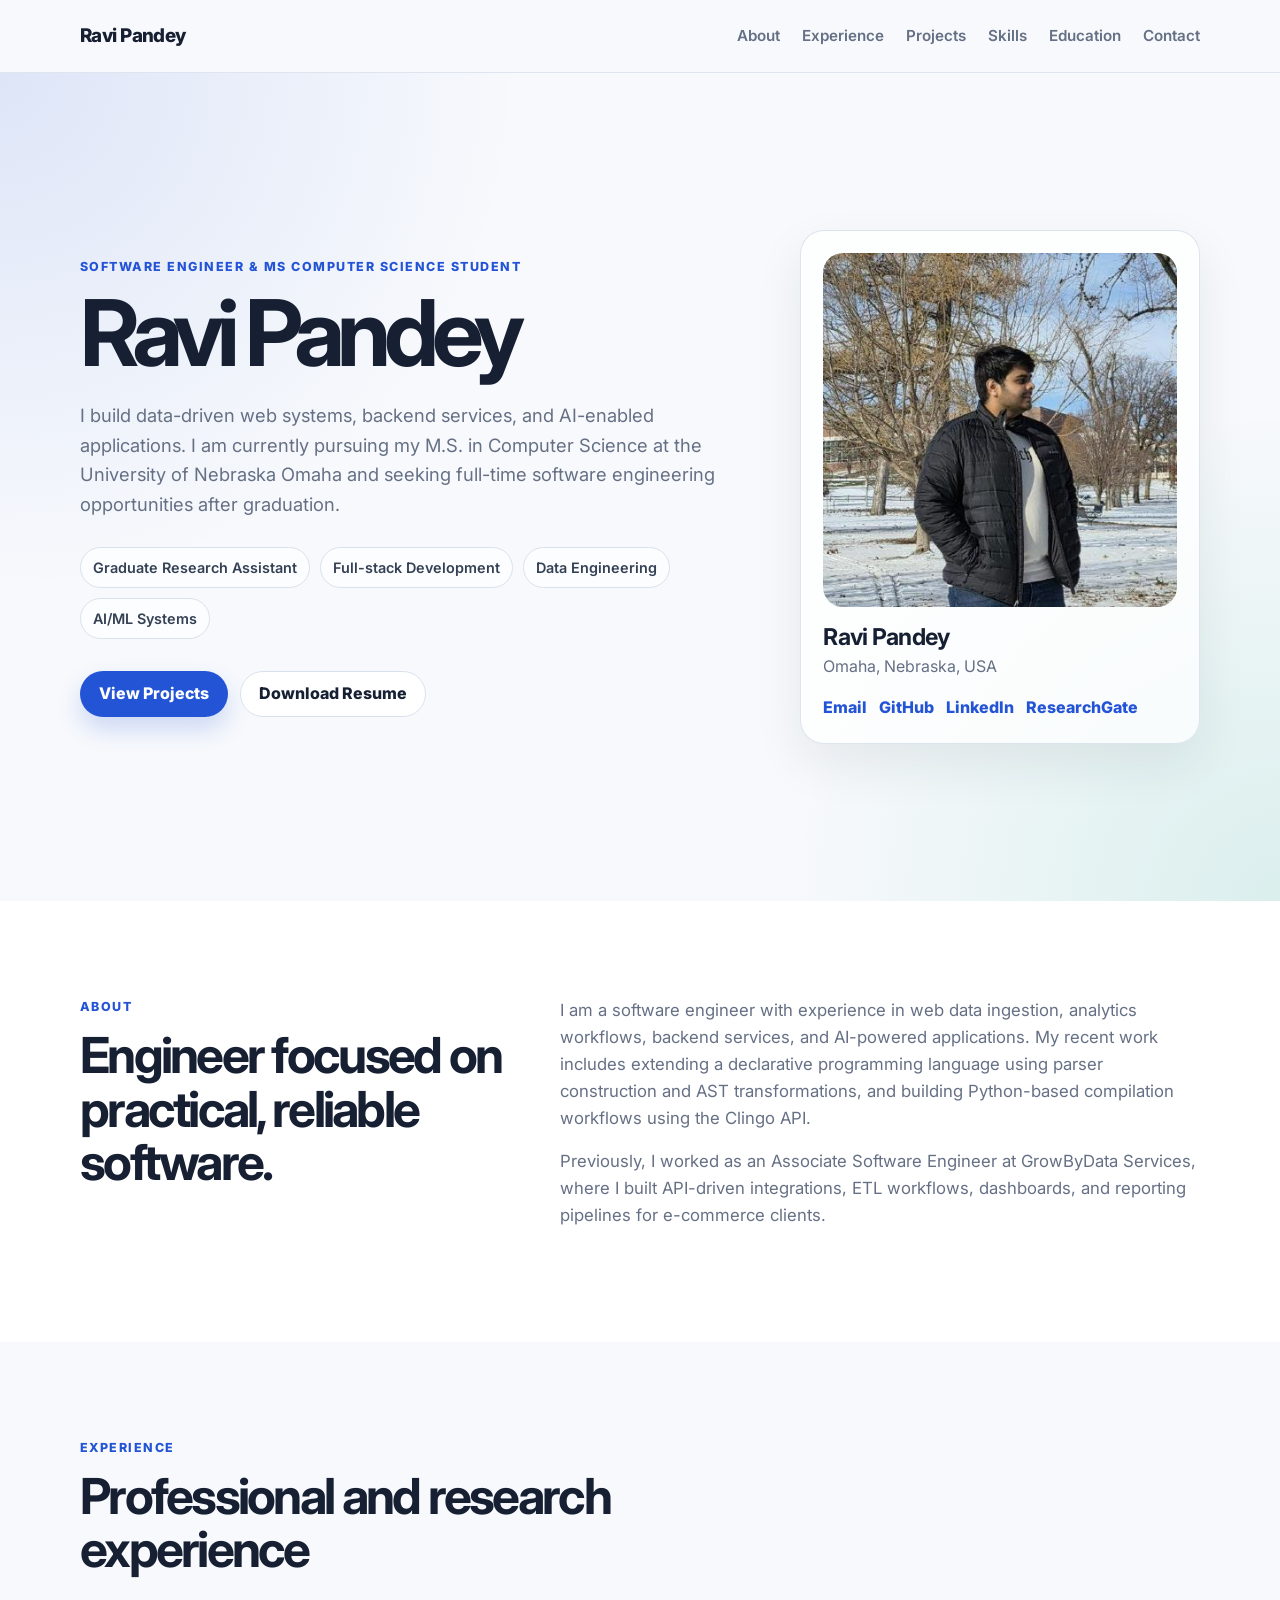
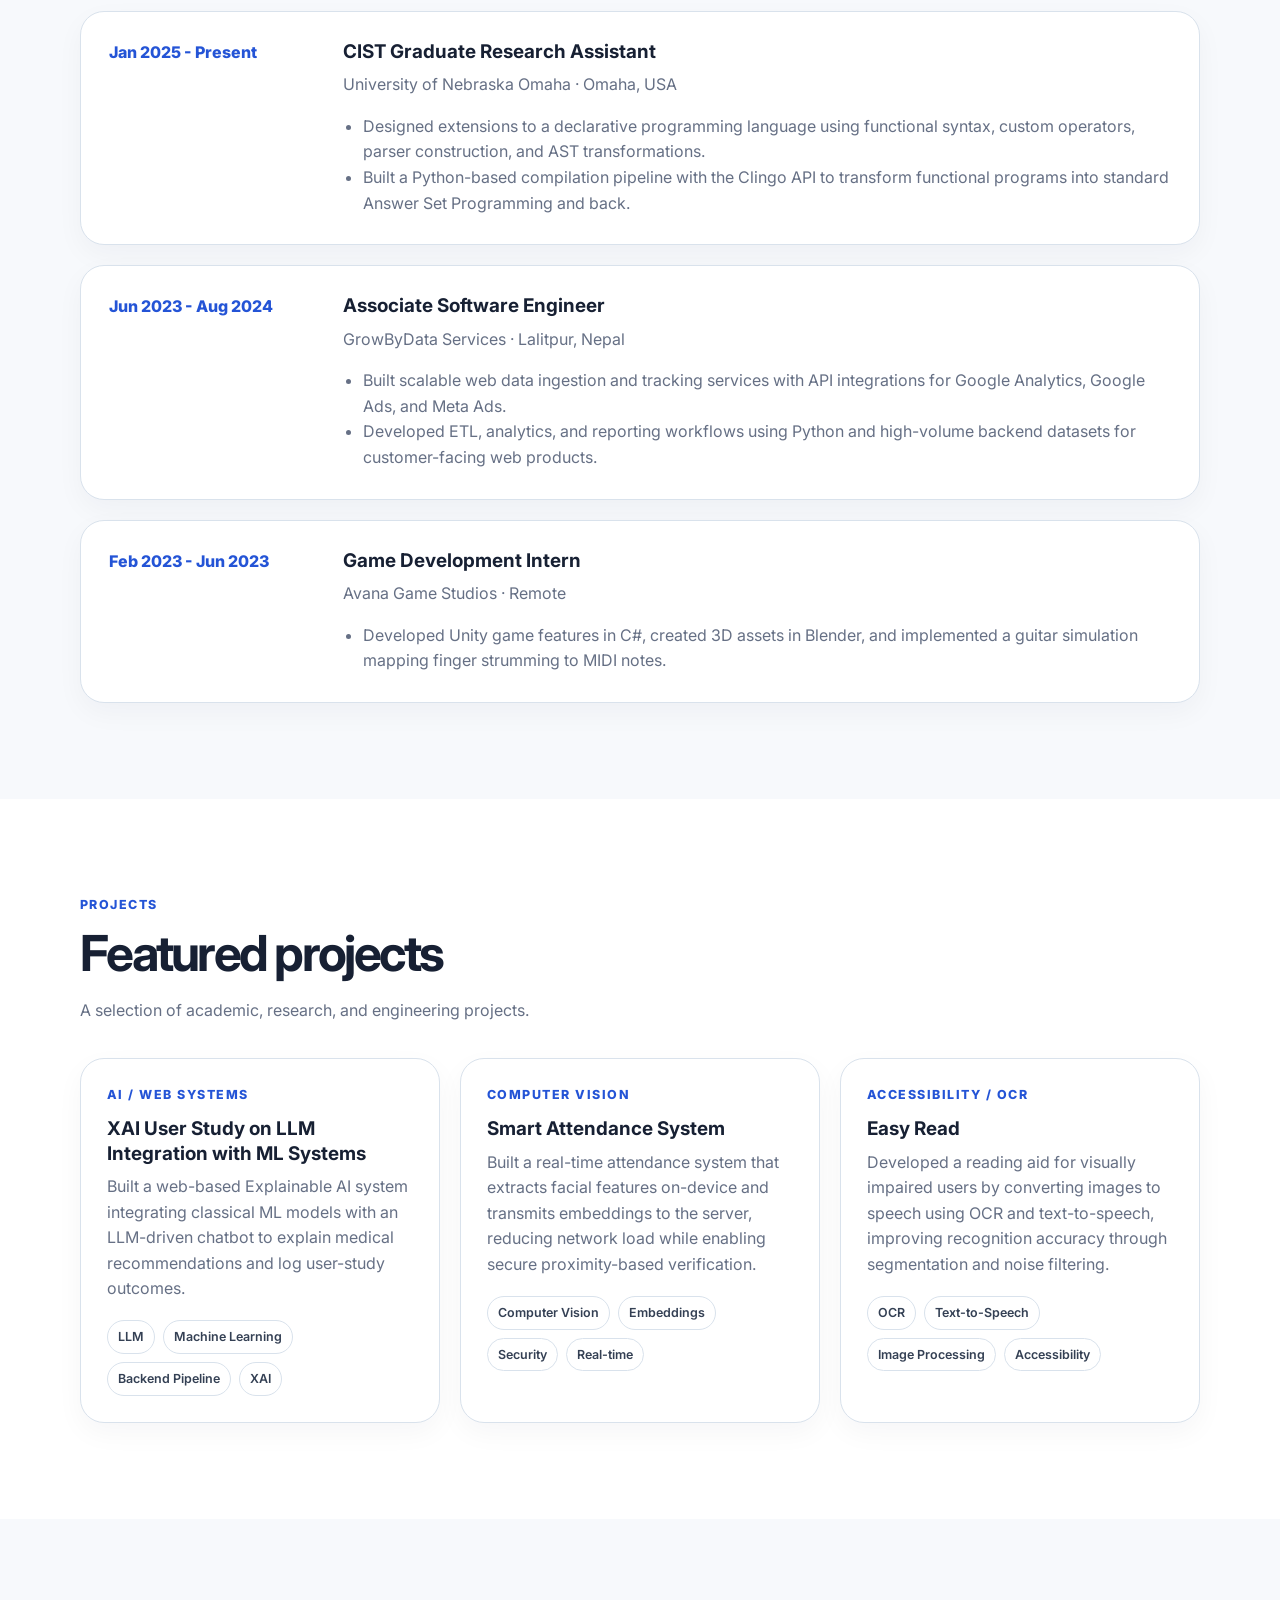
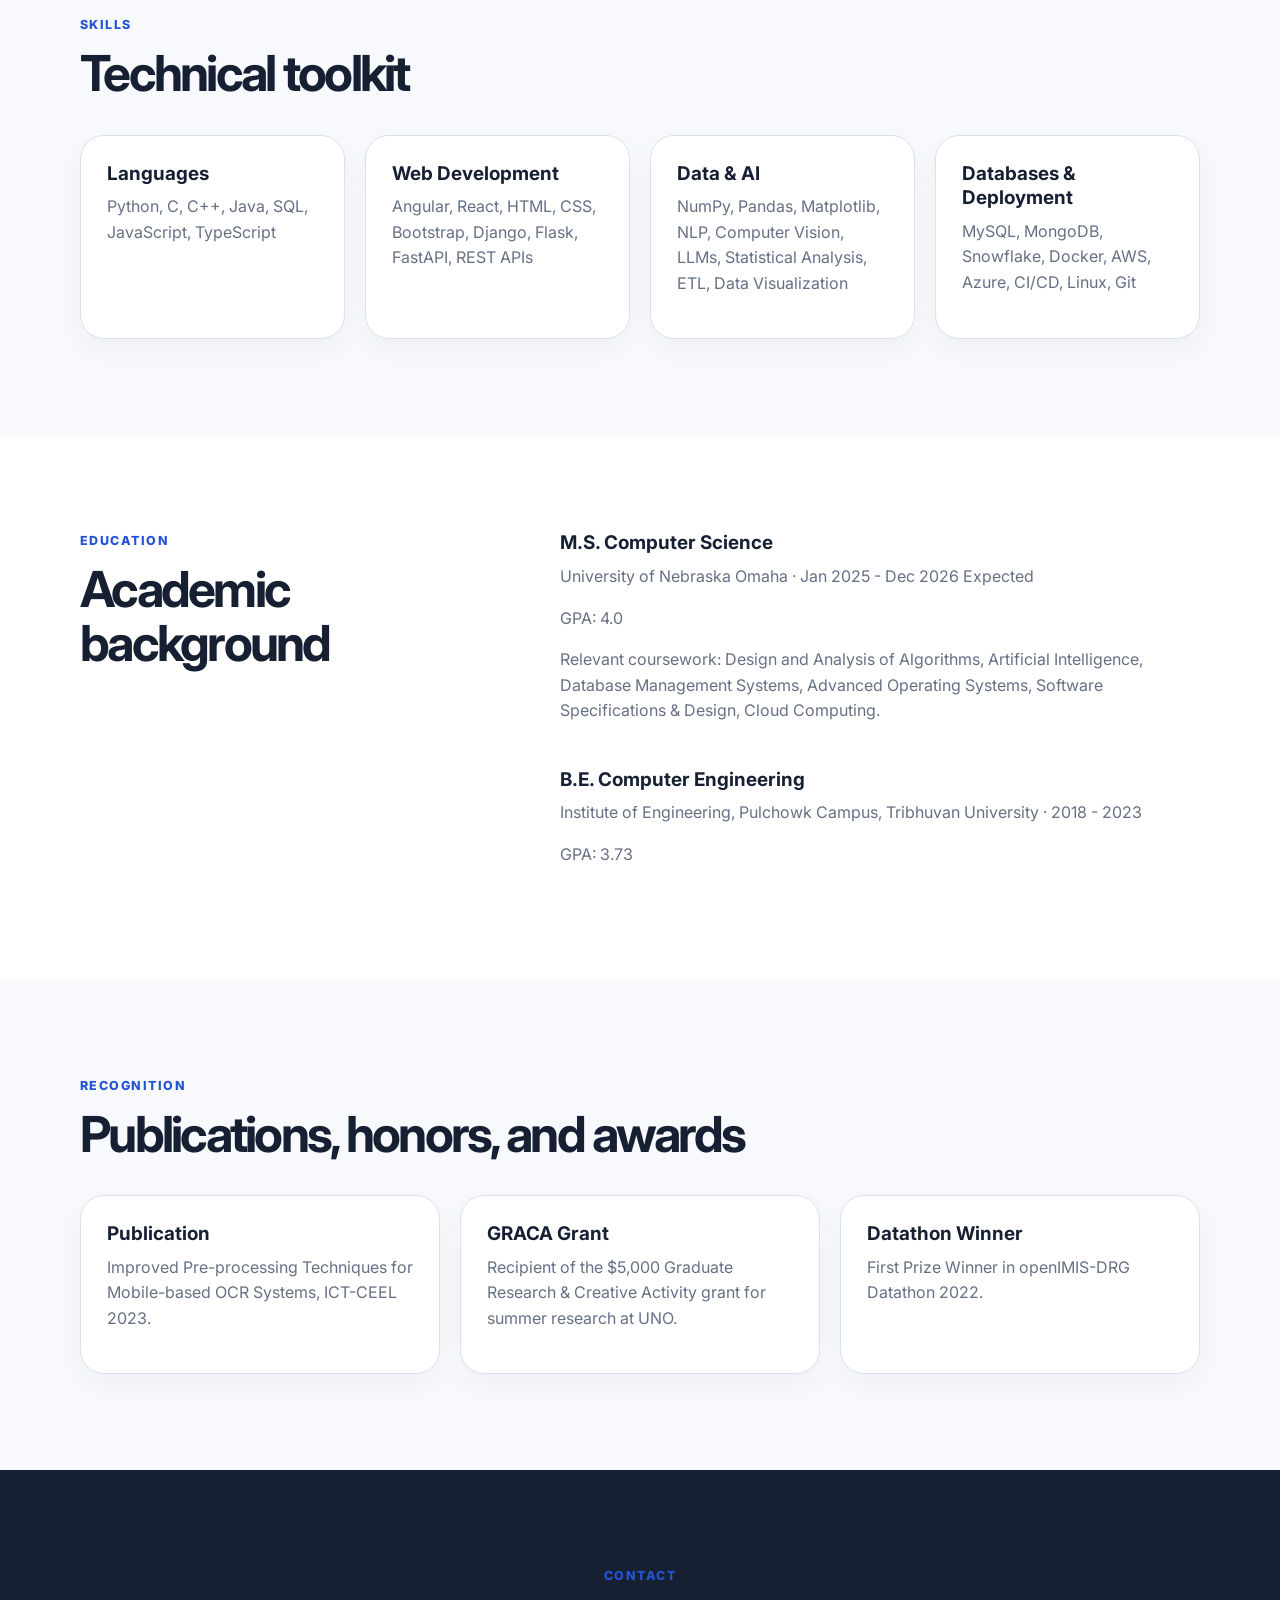
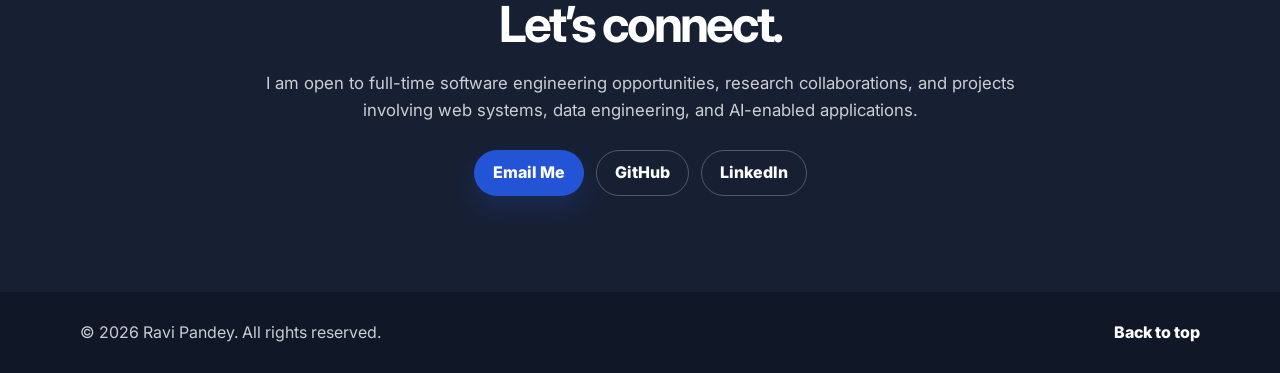
==== commit f462fc8f: "Update GPA from 3.72 to 3.73" ====
--- a/index.html
+++ b/index.html
@@ -146,7 +146,13 @@
         </div>
 
         <div class="cards-grid">
-          <article class="project-card">
+          <a  
+              class="project-card"
+              href="https://github.com/ravip5921/Doctor-Speciality-Recommender"
+              target="_blank"
+              rel="noopener noreferrer"
+              aria-label="Open Doctor Speciality Recommender on GitHub"
+          >
             <div class="project-topline">AI / Web Systems</div>
             <h3>XAI User Study on LLM Integration with ML Systems</h3>
             <p>
@@ -156,9 +162,15 @@
             <div class="tags">
               <span>LLM</span><span>Machine Learning</span><span>Backend Pipeline</span><span>XAI</span>
             </div>
-          </article>
-
-          <article class="project-card">
+          </a>
+
+          <a  
+              class="project-card"
+              href="https://github.com/ravip5921/SmartAttendanceSystem"
+              target="_blank"
+              rel="noopener noreferrer"
+              aria-label="Open Smart Attendance System on GitHub"
+          >
             <div class="project-topline">Computer Vision</div>
             <h3>Smart Attendance System</h3>
             <p>
@@ -168,9 +180,15 @@
             <div class="tags">
               <span>Computer Vision</span><span>Embeddings</span><span>Security</span><span>Real-time</span>
             </div>
-          </article>
-
-          <article class="project-card">
+          </a>
+
+          <a  
+              class="project-card"
+              href="https://github.com/ravip5921/EasyRead"
+              target="_blank"
+              rel="noopener noreferrer"
+              aria-label="Open Easy Read on GitHub"
+          >
             <div class="project-topline">Accessibility / OCR</div>
             <h3>Easy Read</h3>
             <p>
@@ -180,7 +198,7 @@
             <div class="tags">
               <span>OCR</span><span>Text-to-Speech</span><span>Image Processing</span><span>Accessibility</span>
             </div>
-          </article>
+          </a>
         </div>
       </div>
     </section>
@@ -228,7 +246,7 @@
           <article>
             <h3>B.E. Computer Engineering</h3>
             <p class="muted">Institute of Engineering, Pulchowk Campus, Tribhuvan University · 2018 - 2023</p>
-            <p>GPA: 3.72</p>
+            <p>GPA: 3.73</p>
           </article>
         </div>
       </div>
--- a/style.css
+++ b/style.css
@@ -431,6 +431,41 @@
   .timeline-date {
     margin-bottom: -10px;
   }
+}
+.project-card {
+  display: block;
+  color: inherit;
+  text-decoration: none;
+  cursor: pointer;
+  position: relative;
+  transition:
+    transform 0.2s ease,
+    border-color 0.2s ease,
+    box-shadow 0.2s ease,
+    background 0.2s ease;
+  outline: none;
+}
+
+.project-card:hover,
+.project-card:focus-visible,
+.project-card:active {
+  transform: translateY(-4px);
+  border-color: rgba(99, 102, 241, 0.75);
+  box-shadow:
+    0 0 0 1px rgba(99, 102, 241, 0.45),
+    0 18px 45px rgba(99, 102, 241, 0.25),
+    0 0 30px rgba(14, 165, 233, 0.2);
+}
+
+.project-card:active {
+  transform: translateY(-2px) scale(0.99);
+}
+
+.project-card h3,
+.project-card p,
+.project-card span,
+.project-card div {
+  text-decoration: none;
 }
 
 @media (max-width: 720px) {
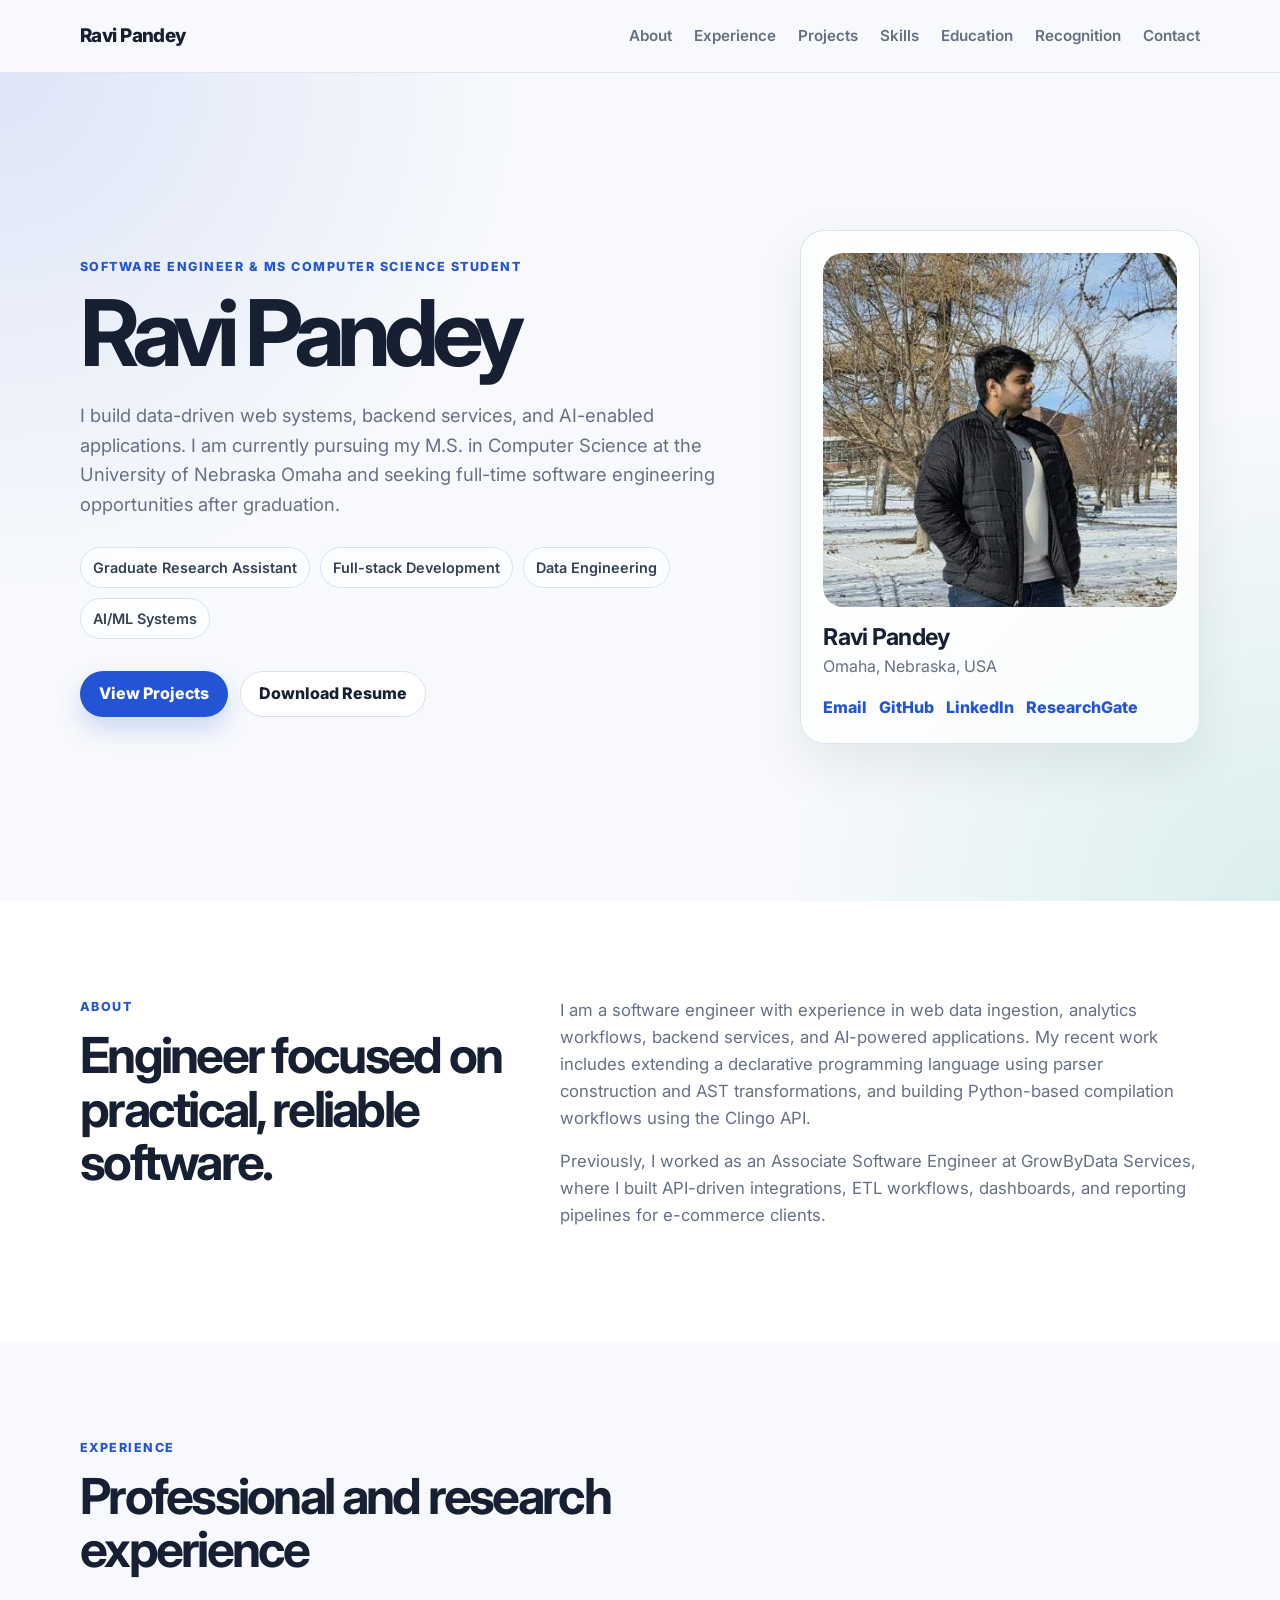
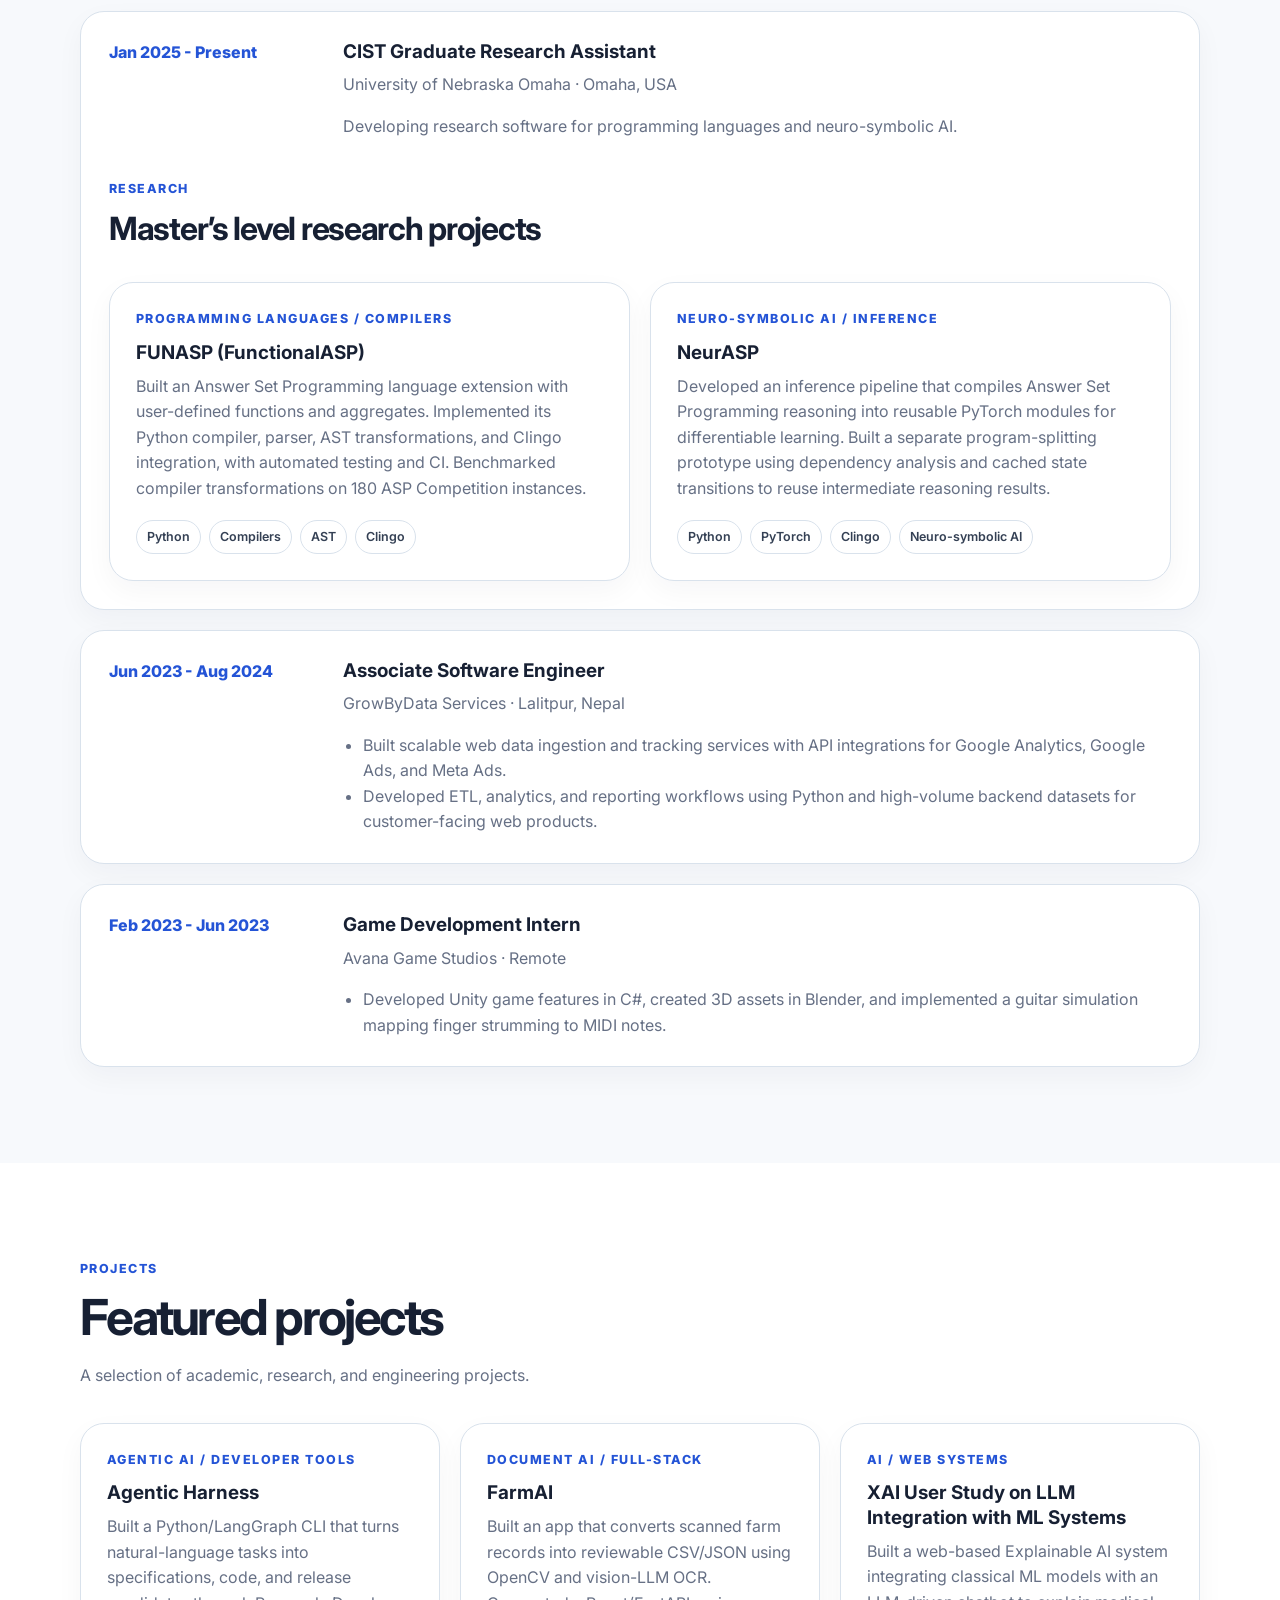
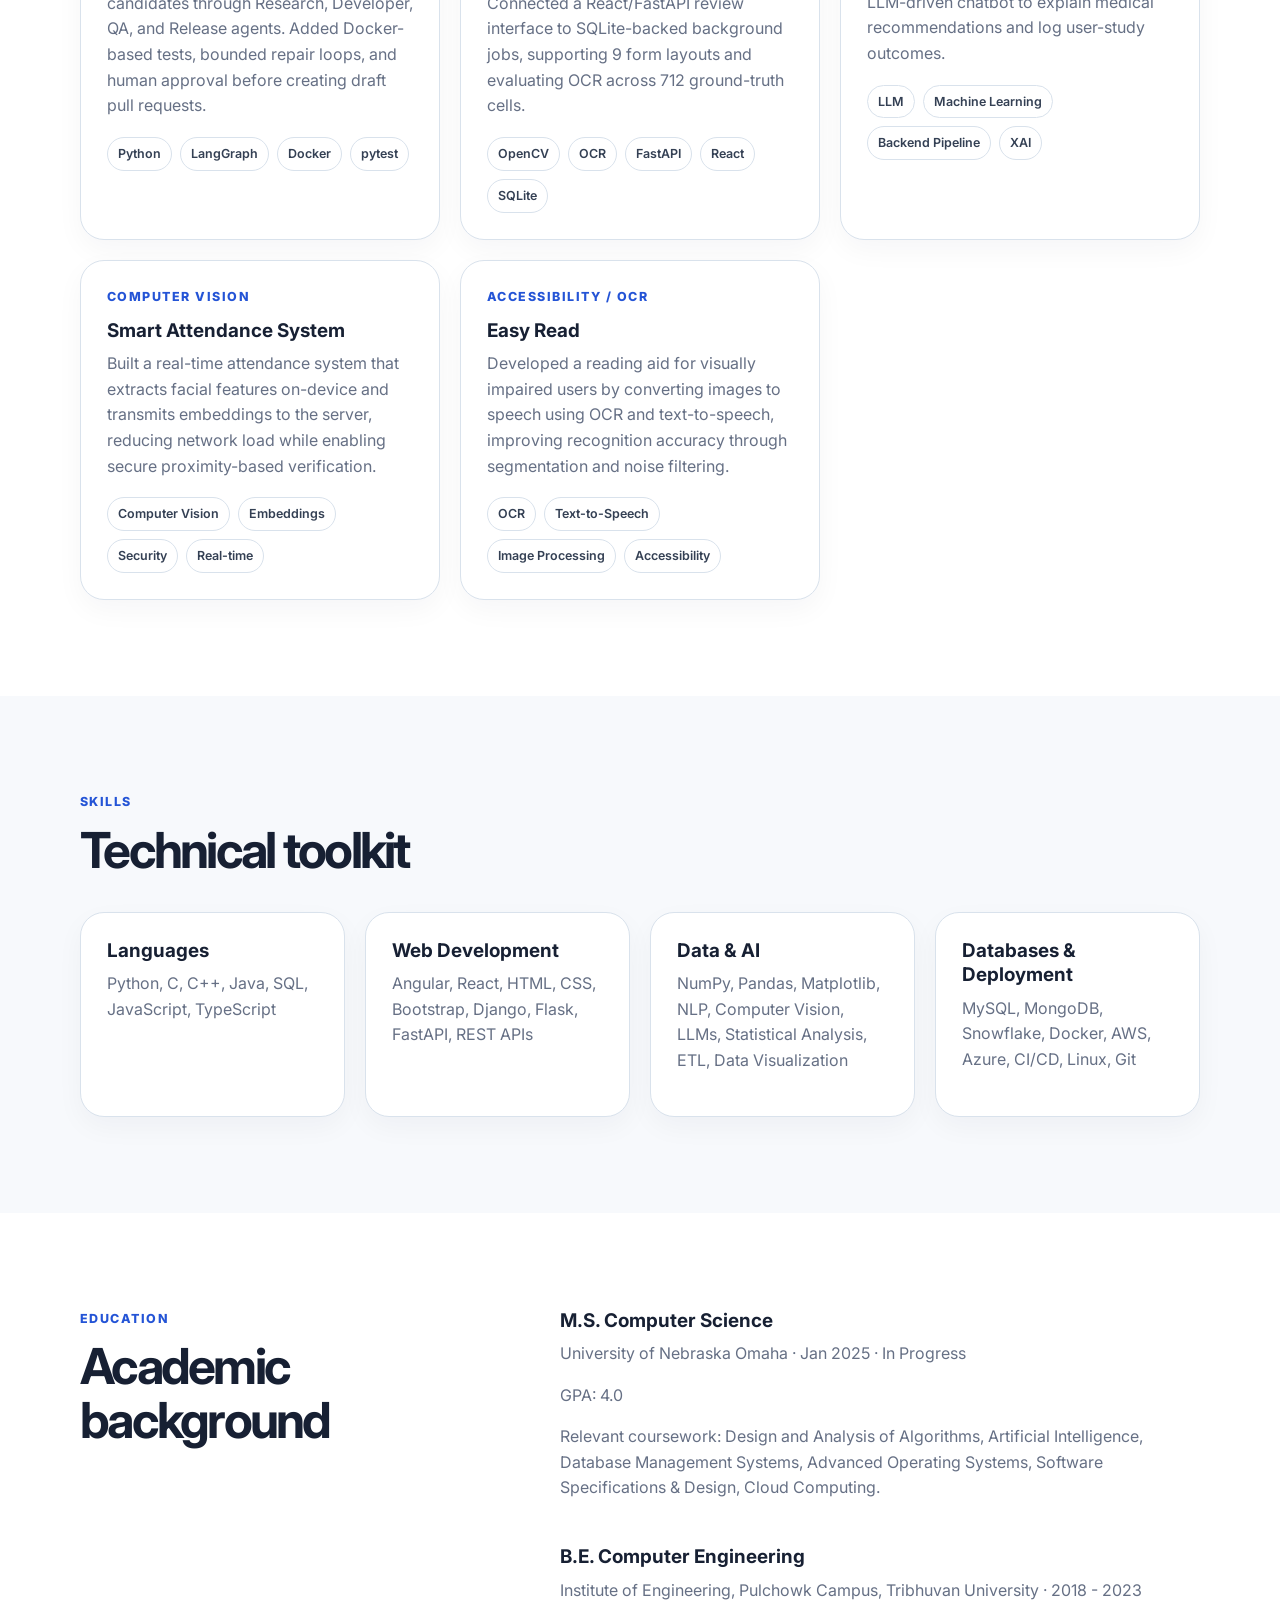
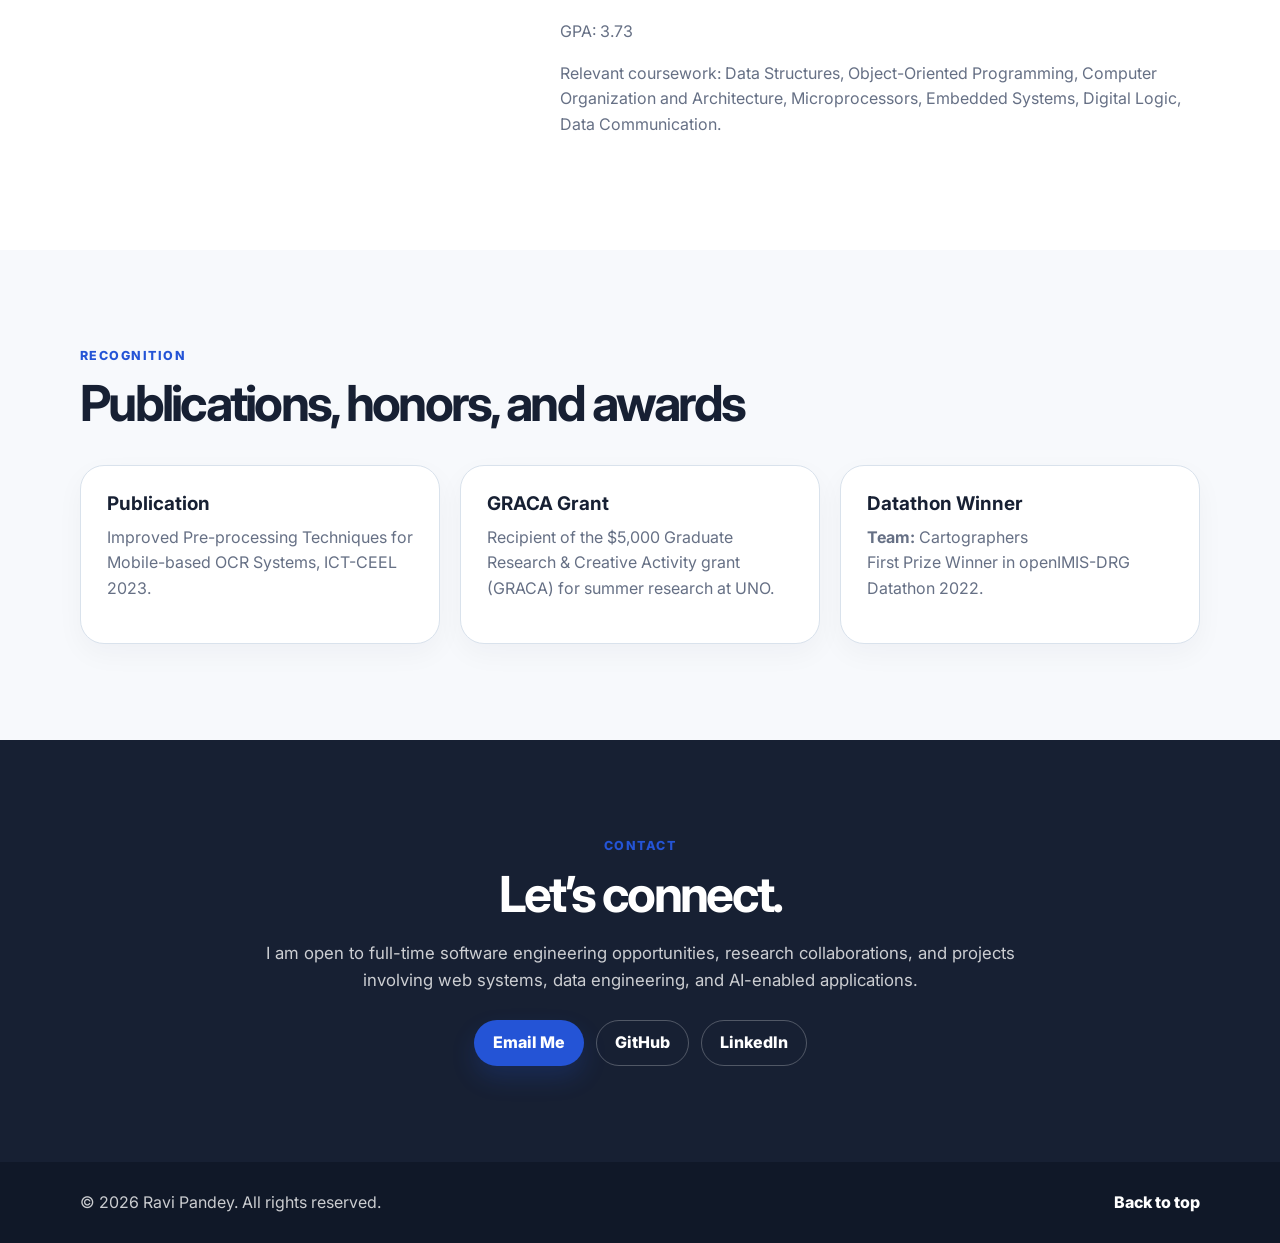
==== commit 3abbd0f2: "Updates." ====
--- a/index.html
+++ b/index.html
@@ -8,7 +8,7 @@
   <link rel="preconnect" href="https://fonts.googleapis.com">
   <link rel="preconnect" href="https://fonts.gstatic.com" crossorigin>
   <link href="https://fonts.googleapis.com/css2?family=Inter:wght@400;500;600;700;800&display=swap" rel="stylesheet">
-  <link rel="stylesheet" href="style.css" />
+  <link rel="stylesheet" href="style.css?v=3" />
 </head>
 <body>
   <header class="site-header">
@@ -22,9 +22,11 @@
       <ul class="nav-links">
         <li><a href="#about">About</a></li>
         <li><a href="#experience">Experience</a></li>
+        <!-- <li><a href="#research">Research</a></li> -->
         <li><a href="#projects">Projects</a></li>
         <li><a href="#skills">Skills</a></li>
         <li><a href="#education">Education</a></li>
+        <li><a href="#awards">Recognition</a></li>
         <li><a href="#contact">Contact</a></li>
       </ul>
     </nav>
@@ -104,11 +106,43 @@
             <div class="timeline-content">
               <h3>CIST Graduate Research Assistant</h3>
               <p class="muted">University of Nebraska Omaha · Omaha, USA</p>
-              <ul>
-                <li>Designed extensions to a declarative programming language using functional syntax, custom operators, parser construction, and AST transformations.</li>
-                <li>Built a Python-based compilation pipeline with the Clingo API to transform functional programs into standard Answer Set Programming and back.</li>
-              </ul>
-            </div>
+              <p class="muted">Developing research software for programming languages and neuro-symbolic AI.</p>
+            </div>
+
+            <section id="research" class="experience-research" aria-labelledby="research-title">
+              <div class="section-heading">
+                <p class="section-kicker">Research</p>
+                <h4 id="research-title">Master’s level research projects</h4>
+              </div>
+
+              <div class="research-grid">
+                <article class="project-card" aria-labelledby="funasp-title">
+                  <div class="project-topline">Programming Languages / Compilers</div>
+                  <h5 id="funasp-title">FUNASP (FunctionalASP)</h5>
+                  <p>
+                    Built an Answer Set Programming language extension with user-defined functions and aggregates.
+                    Implemented its Python compiler, parser, AST transformations, and Clingo integration, with
+                    automated testing and CI. Benchmarked compiler transformations on 180 ASP Competition instances.
+                  </p>
+                  <div class="tags">
+                    <span>Python</span><span>Compilers</span><span>AST</span><span>Clingo</span>
+                  </div>
+                </article>
+
+                <article class="project-card" aria-labelledby="neurasp-title">
+                  <div class="project-topline">Neuro-symbolic AI / Inference</div>
+                  <h5 id="neurasp-title">NeurASP</h5>
+                  <p>
+                    Developed an inference pipeline that compiles Answer Set Programming reasoning into reusable
+                    PyTorch modules for differentiable learning. Built a separate program-splitting prototype
+                    using dependency analysis and cached state transitions to reuse intermediate reasoning results.
+                  </p>
+                  <div class="tags">
+                    <span>Python</span><span>PyTorch</span><span>Clingo</span><span>Neuro-symbolic AI</span>
+                  </div>
+                </article>
+              </div>
+            </section>
           </article>
 
           <article class="timeline-item">
@@ -146,6 +180,44 @@
         </div>
 
         <div class="cards-grid">
+          <a
+              class="project-card"
+              href="https://github.com/ravip5921/Agentic_Harness"
+              target="_blank"
+              rel="noopener noreferrer"
+              aria-label="Open Agentic Harness on GitHub"
+          >
+            <div class="project-topline">Agentic AI / Developer Tools</div>
+            <h3>Agentic Harness</h3>
+            <p>
+              Built a Python/LangGraph CLI that turns natural-language tasks into specifications, code, and
+              release candidates through Research, Developer, QA, and Release agents. Added Docker-based tests,
+              bounded repair loops, and human approval before creating draft pull requests.
+            </p>
+            <div class="tags">
+              <span>Python</span><span>LangGraph</span><span>Docker</span><span>pytest</span>
+            </div>
+          </a>
+
+          <a
+              class="project-card"
+              href="https://farmai.cht77.com/"
+              target="_blank"
+              rel="noopener noreferrer"
+              aria-label="Open FarmAI live site"
+          >
+            <div class="project-topline">Document AI / Full-stack</div>
+            <h3 id="farmai-title">FarmAI</h3>
+            <p>
+              Built an app that converts scanned farm records into reviewable CSV/JSON using OpenCV and
+              vision-LLM OCR. Connected a React/FastAPI review interface to SQLite-backed background jobs,
+              supporting 9 form layouts and evaluating OCR across 712 ground-truth cells.
+            </p>
+            <div class="tags">
+              <span>OpenCV</span><span>OCR</span><span>FastAPI</span><span>React</span><span>SQLite</span>
+            </div>
+          </a>
+
           <a  
               class="project-card"
               href="https://github.com/ravip5921/Doctor-Speciality-Recommender"
@@ -239,7 +311,7 @@
         <div class="education-list">
           <article>
             <h3>M.S. Computer Science</h3>
-            <p class="muted">University of Nebraska Omaha · Jan 2025 - Dec 2026 Expected</p>
+            <p class="muted">University of Nebraska Omaha · Jan 2025 · In Progress</p>
             <p>GPA: 4.0</p>
             <p>Relevant coursework: Design and Analysis of Algorithms, Artificial Intelligence, Database Management Systems, Advanced Operating Systems, Software Specifications & Design, Cloud Computing.</p>
           </article>
@@ -247,6 +319,7 @@
             <h3>B.E. Computer Engineering</h3>
             <p class="muted">Institute of Engineering, Pulchowk Campus, Tribhuvan University · 2018 - 2023</p>
             <p>GPA: 3.73</p>
+            <p>Relevant coursework: Data Structures, Object-Oriented Programming, Computer Organization and Architecture, Microprocessors, Embedded Systems, Digital Logic, Data Communication.</p>
           </article>
         </div>
       </div>
@@ -259,18 +332,35 @@
           <h2>Publications, honors, and awards</h2>
         </div>
         <div class="recognition-grid">
-          <article class="recognition-card">
+          <a 
+           class="recognition-card"
+           href="https://ictceel.khwopaconference.com/uploads/conferencepaper/fullpaper/1032.pdf"
+           target="_blank"
+           rel="noopener"
+           aria-label="View publication on ICT-CEEL 2023">
             <h3>Publication</h3>
             <p>Improved Pre-processing Techniques for Mobile-based OCR Systems, ICT-CEEL 2023.</p>
-          </article>
-          <article class="recognition-card">
+          </a>
+          <a 
+           class="recognition-card"
+           href="https://www.unomaha.edu/office-of-research-and-creative-activity/for-students/graca.php"
+           target="_blank"
+           rel="noopener"
+           aria-label="Information about GRACA Grant">
             <h3>GRACA Grant</h3>
-            <p>Recipient of the $5,000 Graduate Research & Creative Activity grant for summer research at UNO.</p>
-          </article>
-          <article class="recognition-card">
+            <p>Recipient of the $5,000 Graduate Research & Creative Activity grant (GRACA) for summer research at UNO.</p>
+          </a>
+          <a 
+           class="recognition-card"
+           href="https://openimis.org/blog/highlights-openimis-initiative-2022"
+           target="_blank"
+           rel="noopener"
+           aria-label="OpenIMIS-DRG Datathon 2022 Blog Post">
             <h3>Datathon Winner</h3>
-            <p>First Prize Winner in openIMIS-DRG Datathon 2022.</p>
-          </article>
+            <p><strong>Team:</strong> Cartographers
+            </br> 
+            First Prize Winner in openIMIS-DRG Datathon 2022.</p>
+          </a>
         </div>
       </div>
     </section>
--- a/style.css
+++ b/style.css
@@ -138,6 +138,8 @@
 h1,
 h2,
 h3,
+h4,
+h5,
 p {
   margin-top: 0;
 }
@@ -156,7 +158,8 @@
   margin-bottom: 18px;
 }
 
-h3 {
+h3,
+.research-grid h5 {
   font-size: 1.18rem;
   line-height: 1.3;
   margin-bottom: 8px;
@@ -358,6 +361,32 @@
   font-size: 0.78rem;
 }
 
+.experience-research {
+  grid-column: 1 / -1;
+  width: 100%;
+  min-width: 0;
+  scroll-margin-top: 96px;
+}
+
+.experience-research h4 {
+  font-size: clamp(1.5rem, 3vw, 2rem);
+  line-height: 1.15;
+  letter-spacing: -0.04em;
+  margin-bottom: 18px;
+}
+
+.research-grid {
+  display: grid;
+  grid-template-columns: repeat(2, minmax(0, 1fr));
+  gap: 20px;
+  width: 100%;
+  min-width: 0;
+}
+
+.research-grid > .project-card {
+  min-width: 0;
+}
+
 .skills-grid {
   grid-template-columns: repeat(4, 1fr);
 }
@@ -430,51 +459,6 @@
 
   .timeline-date {
     margin-bottom: -10px;
-  }
-}
-.project-card {
-  display: block;
-  color: inherit;
-  text-decoration: none;
-  cursor: pointer;
-  position: relative;
-  transition:
-    transform 0.2s ease,
-    border-color 0.2s ease,
-    box-shadow 0.2s ease,
-    background 0.2s ease;
-  outline: none;
-}
-
-.project-card:hover,
-.project-card:focus-visible,
-.project-card:active {
-  transform: translateY(-4px);
-  border-color: rgba(99, 102, 241, 0.75);
-  box-shadow:
-    0 0 0 1px rgba(99, 102, 241, 0.45),
-    0 18px 45px rgba(99, 102, 241, 0.25),
-    0 0 30px rgba(14, 165, 233, 0.2);
-}
-
-.project-card:active {
-  transform: translateY(-2px) scale(0.99);
-}
-
-.project-card h3,
-.project-card p,
-.project-card span,
-.project-card div {
-  text-decoration: none;
-}
-
-@media (max-width: 720px) {
-  .container {
-    width: min(100% - 28px, 1120px);
-  }
-
-  .section-padding {
-    padding: 72px 0;
   }
 
   .nav-toggle {
@@ -510,12 +494,62 @@
   .nav-links a:hover {
     background: var(--surface-2);
   }
+}
+.project-card,
+.recognition-card {
+  display: block;
+  color: inherit;
+  text-decoration: none;
+  position: relative;
+  transition:
+    transform 0.2s ease,
+    border-color 0.2s ease,
+    box-shadow 0.2s ease,
+    background 0.2s ease;
+  outline: none;
+}
+
+a.project-card:hover,
+a.project-card:focus-visible,
+a.project-card:active,
+a.recognition-card:hover,
+a.recognition-card:focus-visible,
+a.recognition-card:active {
+  transform: translateY(-4px);
+  border-color: rgba(99, 102, 241, 0.75);
+  box-shadow:
+    0 0 0 1px rgba(99, 102, 241, 0.45),
+    0 18px 45px rgba(99, 102, 241, 0.25),
+    0 0 30px rgba(14, 165, 233, 0.2);
+}
+
+a.project-card:active,
+a.recognition-card:active {
+  transform: translateY(-2px) scale(0.99);
+}
+
+.project-card h3,
+.project-card p,
+.project-card span,
+.project-card div {
+  text-decoration: none;
+}
+
+@media (max-width: 720px) {
+  .container {
+    width: min(100% - 28px, 1120px);
+  }
+
+  .section-padding {
+    padding: 72px 0;
+  }
 
   .hero {
     min-height: auto;
   }
 
   .cards-grid,
+  .research-grid,
   .skills-grid,
   .recognition-grid {
     grid-template-columns: 1fr;
